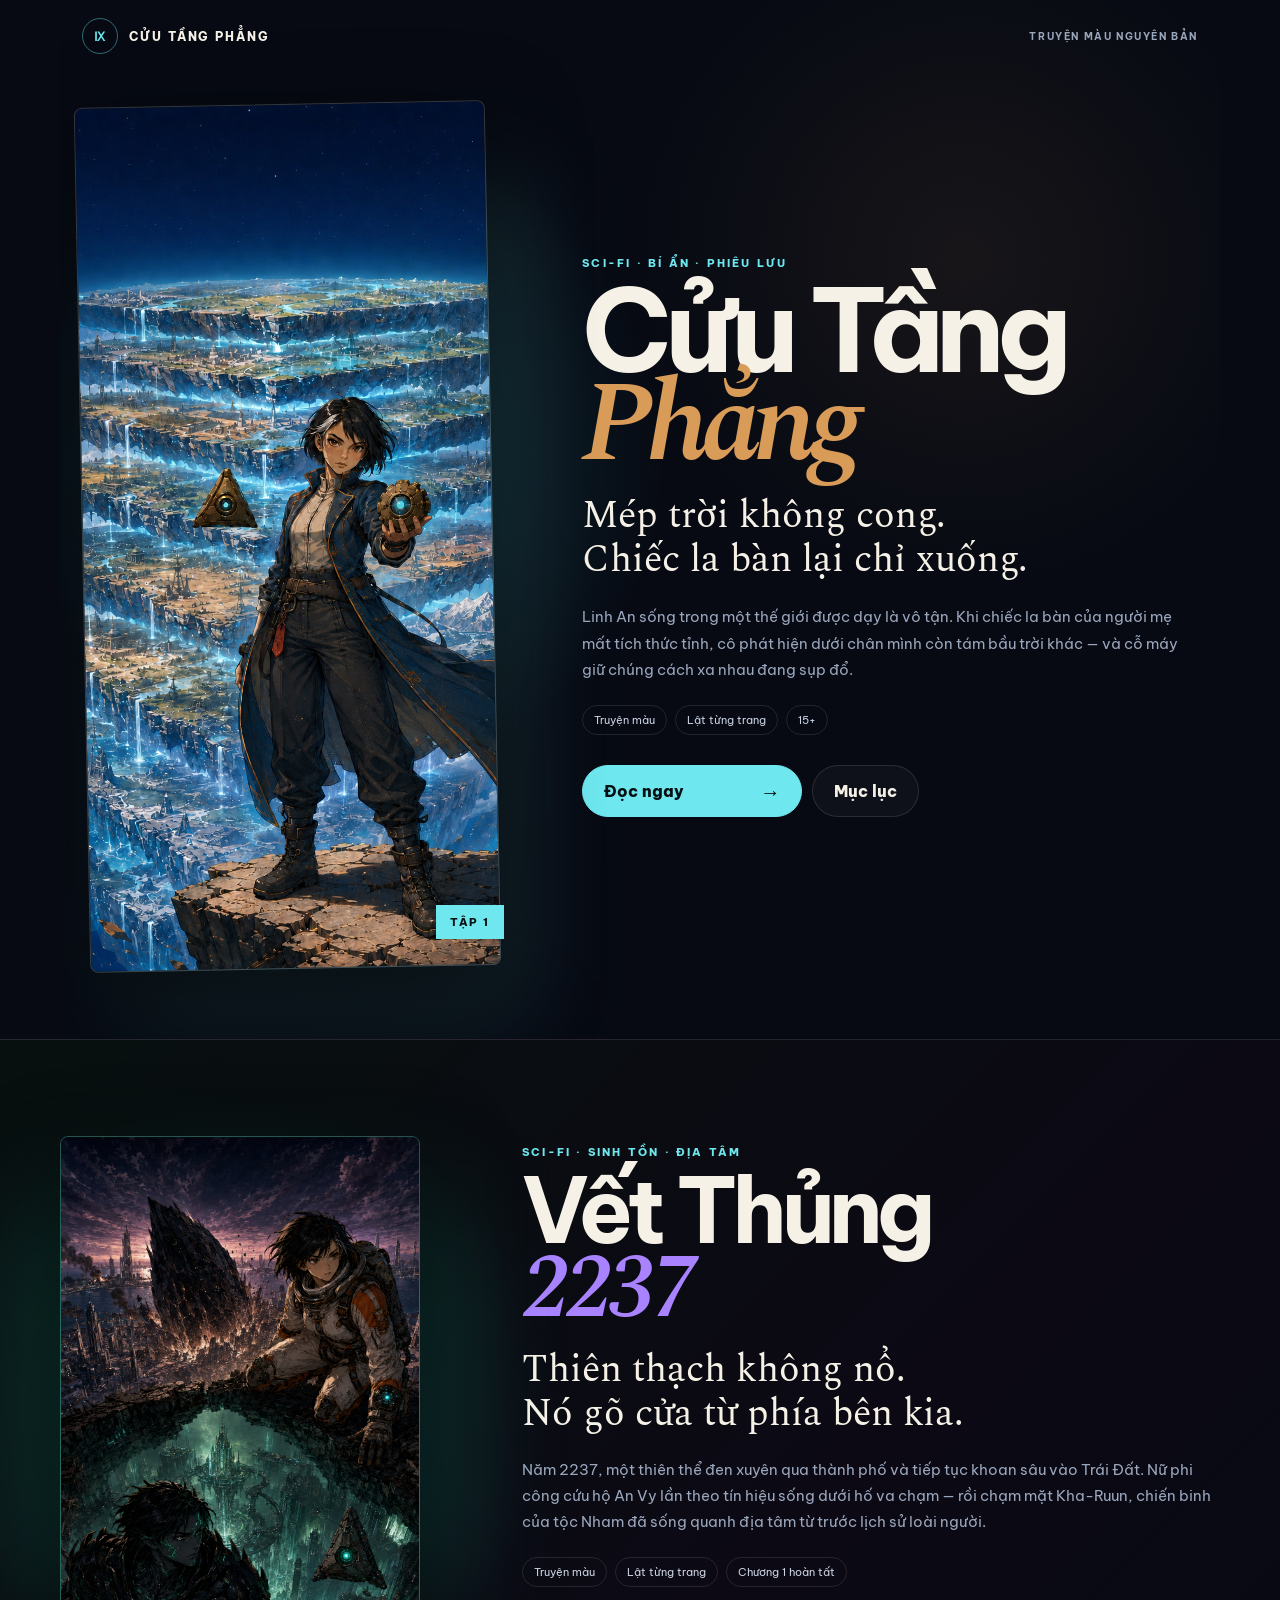
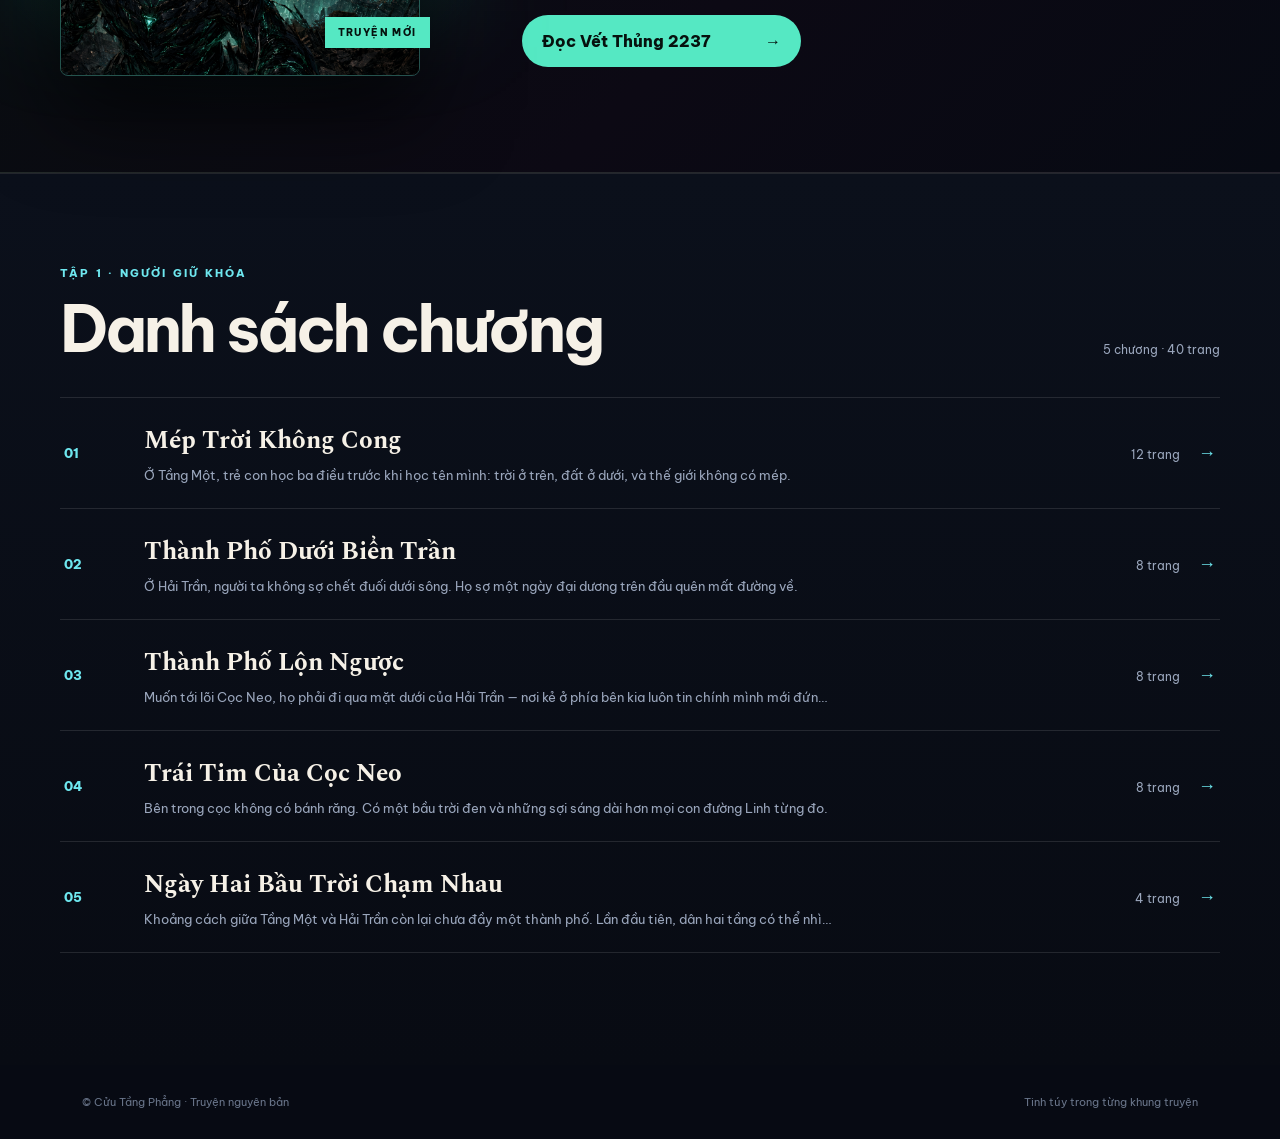
==== index.html @ 91a3e610 "Hoàn thiện và phát hành trang 39-40" ====
<!doctype html>
<html lang="vi">
<head>
  <meta charset="utf-8">
  <meta name="viewport" content="width=device-width, initial-scale=1, viewport-fit=cover">
  <meta name="theme-color" content="#070a13">
  <meta name="description" content="Đọc Cửu Tầng Phẳng — truyện tranh khoa học viễn tưởng màu về một thế giới gồm chín mặt phẳng chồng lên nhau.">
  <meta property="og:title" content="Cửu Tầng Phẳng — Tập 1">
  <meta property="og:description" content="Mép trời không cong. Chiếc la bàn lại chỉ xuống.">
  <meta property="og:image" content="cuu-tang-phang/assets/cover-webtoon.jpg">
  <title>Cửu Tầng Phẳng — Đọc truyện online</title>
  <link rel="preconnect" href="https://fonts.googleapis.com">
  <link rel="preconnect" href="https://fonts.gstatic.com" crossorigin>
  <link href="https://fonts.googleapis.com/css2?family=Be+Vietnam+Pro:wght@400;500;600;700;800&family=Spectral:ital,wght@0,600;1,600&display=swap" rel="stylesheet">
  <link rel="stylesheet" href="styles.css?v=reader-20260811-1">
</head>
<body>
  <header class="site-header">
    <a class="brand" href="#top" aria-label="Cửu Tầng Phẳng">
      <span class="brand-mark">Ⅸ</span>
      <span>CỬU TẦNG PHẲNG</span>
    </a>
    <span class="release-pill">TRUYỆN MÀU NGUYÊN BẢN</span>
  </header>

  <main id="top">
    <section class="series-hero" aria-labelledby="storyTitle">
      <div class="hero-atmosphere"></div>
      <div class="cover-frame">
        <img class="cover" src="cuu-tang-phang/assets/cover-webtoon.jpg" onerror="this.src='cuu-tang-phang/assets/cover.jpg'" alt="Bìa truyện Cửu Tầng Phẳng">
        <span class="cover-volume">TẬP 1</span>
      </div>
      <div class="series-copy">
        <p class="eyebrow">SCI-FI · BÍ ẨN · PHIÊU LƯU</p>
        <h1 id="storyTitle">Cửu Tầng <em>Phẳng</em></h1>
        <p class="tagline">Mép trời không cong.<br>Chiếc la bàn lại chỉ xuống.</p>
        <p class="synopsis">Linh An sống trong một thế giới được dạy là vô tận. Khi chiếc la bàn của người mẹ mất tích thức tỉnh, cô phát hiện dưới chân mình còn tám bầu trời khác — và cỗ máy giữ chúng cách xa nhau đang sụp đổ.</p>
        <div class="series-meta" aria-label="Thông tin truyện">
          <span>Truyện màu</span><span>Lật từng trang</span><span>15+</span>
        </div>
        <div class="hero-actions">
          <button class="read-cta" id="readButton" type="button">
            <span id="readButtonLabel">Đọc ngay</span><b aria-hidden="true">→</b>
          </button>
          <button class="quiet-button" id="chaptersButton" type="button">Mục lục</button>
        </div>
      </div>
    </section>

    <section class="new-series" aria-labelledby="newSeriesTitle">
      <div class="new-series-art">
        <img src="vet-thung-2237/assets/cover.png" onerror="this.src='vet-thung-2237/assets/pages/page-01.webp'" alt="Bìa truyện Vết Thủng 2237">
        <span>TRUYỆN MỚI</span>
      </div>
      <div class="new-series-copy">
        <p class="eyebrow">SCI-FI · SINH TỒN · ĐỊA TÂM</p>
        <h2 id="newSeriesTitle">Vết Thủng <em>2237</em></h2>
        <p class="new-series-tagline">Thiên thạch không nổ.<br>Nó gõ cửa từ phía bên kia.</p>
        <p>Năm 2237, một thiên thể đen xuyên qua thành phố và tiếp tục khoan sâu vào Trái Đất. Nữ phi công cứu hộ An Vy lần theo tín hiệu sống dưới hố va chạm — rồi chạm mặt Kha-Ruun, chiến binh của tộc Nham đã sống quanh địa tâm từ trước lịch sử loài người.</p>
        <div class="series-meta"><span>Truyện màu</span><span>Lật từng trang</span><span>Chương 1 hoàn tất</span></div>
        <a class="new-series-cta" href="vet-thung-2237/">Đọc Vết Thủng 2237 <b>→</b></a>
      </div>
    </section>

    <section class="episode-section" id="episodes" aria-labelledby="episodesTitle">
      <div class="section-heading">
        <div><p class="eyebrow">TẬP 1 · NGƯỜI GIỮ KHÓA</p><h2 id="episodesTitle">Danh sách chương</h2></div>
        <p id="releaseStatus">Đang phát hành</p>
      </div>
      <div class="episode-list" id="episodeList"></div>
    </section>
  </main>

  <footer class="site-footer">
    <span>© Cửu Tầng Phẳng · Truyện nguyên bản</span>
    <span>Tinh túy trong từng khung truyện</span>
  </footer>

  <section class="reader-overlay" id="readerOverlay" hidden aria-label="Trình đọc Cửu Tầng Phẳng">
    <div class="reader-progress-track" aria-hidden="true"><span id="readerProgressBar"></span></div>

    <div class="reader-viewport" id="readerViewport" tabindex="0">
      <article class="comic" id="comic" aria-live="polite"></article>
      <div class="chapter-end" id="chapterEnd" hidden>
        <span>ĐÃ ĐỌC ĐẾN TRANG MỚI NHẤT</span>
        <strong>Hẹn gặp lại ở trang tiếp theo.</strong>
        <button id="backToSeries" type="button">Về trang truyện</button>
      </div>
    </div>

    <nav class="reader-bottom" id="readerBottom" aria-label="Điều khiển trình đọc">
      <button class="reader-control reader-exit" id="exitReader" type="button" aria-label="Thoát trình đọc" title="Thoát">←</button>
      <button class="reader-control" id="prevPage" type="button" aria-label="Trang trước" title="Trang trước">‹</button>
      <span class="reader-status">
        <strong id="pageCounter" aria-live="polite">Trang 1 / 1</strong>
        <small id="readerChapterTitle">Chương 1</small>
      </span>
      <button class="reader-control" id="nextPage" type="button" aria-label="Trang sau" title="Trang sau">›</button>
      <button class="reader-control reader-menu" id="readerContents" type="button" aria-label="Mở mục lục" title="Mục lục">☰</button>
    </nav>

    <aside class="reader-drawer" id="readerDrawer" aria-hidden="true" aria-label="Mục lục">
      <div class="drawer-heading"><div><span>TẬP 1</span><strong>Người giữ khóa</strong></div><button id="closeDrawer" type="button" aria-label="Đóng mục lục">×</button></div>
      <div id="drawerChapters" class="drawer-chapters"></div>
    </aside>
    <button class="reader-scrim" id="readerScrim" type="button" hidden aria-label="Đóng mục lục"></button>
  </section>

  <script src="story-data.js?v=story-40"></script>
  <script src="app.js?v=reader-20260811-1"></script>
</body>
</html>
---- styles.css ----
:root {
  color-scheme: dark;
  --bg: #070a13;
  --ink: #f6f1e7;
  --muted: #9aa6bc;
  --cyan: #6ee7ef;
  --copper: #d89b58;
  --line: rgba(255,255,255,.11);
  --max: 1160px;
}

* { box-sizing: border-box; }
html { scroll-behavior: smooth; }
body { margin: 0; color: var(--ink); background: var(--bg); font-family: "Be Vietnam Pro", sans-serif; }
body.reader-open { overflow: hidden; }
button, a { color: inherit; font: inherit; }
button { cursor: pointer; }
a { text-decoration: none; }

.site-header { position: absolute; inset: 0 0 auto; z-index: 5; display: flex; align-items: center; justify-content: space-between; height: 72px; max-width: var(--max); margin: auto; padding: 0 22px; }
.brand { display: flex; align-items: center; gap: 11px; font-size: 12px; font-weight: 800; letter-spacing: .16em; }
.brand-mark { display: grid; place-items: center; width: 36px; height: 36px; color: var(--cyan); border: 1px solid rgba(110,231,239,.42); border-radius: 50%; }
.release-pill { color: var(--muted); font-size: 10px; font-weight: 700; letter-spacing: .16em; }

.series-hero { position: relative; display: grid; grid-template-columns: minmax(300px,.8fr) minmax(390px,1.2fr); align-items: center; gap: clamp(34px,7vw,96px); min-height: 100svh; max-width: var(--max); margin: auto; padding: 104px 22px 70px; overflow: hidden; }
.hero-atmosphere { position: absolute; inset: 0; z-index: -1; background: radial-gradient(circle at 24% 44%, rgba(59,211,222,.18), transparent 31%), radial-gradient(circle at 78% 25%, rgba(216,155,88,.08), transparent 28%); }
.cover-frame { position: relative; width: min(100%,420px); justify-self: center; }
.cover-frame::before { content: ""; position: absolute; inset: 9% -7% -5% 8%; z-index: -1; background: rgba(110,231,239,.17); filter: blur(48px); }
.cover { display: block; width: 100%; aspect-ratio: 864/1821; object-fit: cover; border: 1px solid rgba(255,255,255,.18); border-radius: 8px; box-shadow: 0 34px 90px rgba(0,0,0,.7); transform: rotate(-1.1deg); }
.cover-volume { position: absolute; right: -11px; bottom: 30px; padding: 10px 14px; color: #061013; background: var(--cyan); font-size: 11px; font-weight: 800; letter-spacing: .13em; }
.eyebrow { margin: 0; color: var(--cyan); font-size: 11px; font-weight: 800; letter-spacing: .2em; }
.series-copy h1 { max-width: 760px; margin: 13px 0 22px; font-size: clamp(68px,9vw,130px); line-height: .82; letter-spacing: -.07em; }
.series-copy h1 em { display: block; color: var(--copper); font-family: Spectral, serif; font-weight: 600; }
.tagline { margin: 0 0 22px; font-family: Spectral, serif; font-size: clamp(25px,3vw,40px); line-height: 1.15; }
.synopsis { max-width: 680px; color: var(--muted); font-size: 15px; line-height: 1.75; }
.series-meta { display: flex; flex-wrap: wrap; gap: 8px; margin-top: 22px; }
.series-meta span { padding: 7px 11px; color: #cbd4e4; border: 1px solid var(--line); border-radius: 999px; font-size: 11px; }
.hero-actions { display: flex; flex-wrap: wrap; gap: 10px; margin-top: 30px; }
.read-cta, .quiet-button { min-height: 52px; padding: 0 21px; border-radius: 999px; font-weight: 800; }
.read-cta { display: flex; align-items: center; justify-content: space-between; gap: 54px; min-width: 220px; color: #061013; background: var(--cyan); border: 1px solid var(--cyan); }
.read-cta b { font-size: 20px; }
.quiet-button { background: rgba(255,255,255,.03); border: 1px solid var(--line); }
.read-cta:hover { filter: brightness(1.08); }
.quiet-button:hover { border-color: rgba(110,231,239,.55); }

.new-series { display: grid; grid-template-columns: minmax(250px,.68fr) minmax(360px,1.32fr); align-items: center; gap: clamp(36px,8vw,108px); padding: 96px max(22px,calc((100vw - var(--max))/2)); background: radial-gradient(circle at 19% 50%,rgba(29,215,178,.13),transparent 28%),linear-gradient(135deg,#08100f,#0c0914 64%,#070a13); border-block: 1px solid var(--line); }
.new-series-art { position: relative; width: min(100%,360px); justify-self: center; }
.new-series-art::before { content:""; position:absolute; inset:12% -10%; z-index:0; background:rgba(34,220,188,.17); filter:blur(54px); }
.new-series-art img { position:relative; z-index:1; display:block; width:100%; aspect-ratio:2/3; object-fit:cover; border:1px solid rgba(99,242,210,.3); border-radius:8px; box-shadow:0 34px 90px rgba(0,0,0,.72); }
.new-series-art span { position:absolute; right:-10px; bottom:28px; z-index:2; padding:9px 13px; color:#05110e; background:#55e8c3; font-size:10px; font-weight:800; letter-spacing:.14em; }
.new-series-copy h2 { margin:12px 0 20px; font-size:clamp(55px,7vw,104px); line-height:.88; letter-spacing:-.065em; }
.new-series-copy h2 em { display:block; color:#a983ff; font-family:Spectral,serif; font-weight:600; }
.new-series-copy > p:not(.eyebrow,.new-series-tagline) { max-width:690px; color:var(--muted); font-size:15px; line-height:1.75; }
.new-series-tagline { margin:0 0 20px; font-family:Spectral,serif; font-size:clamp(24px,3vw,38px); line-height:1.16; }
.new-series-cta { display:inline-flex; align-items:center; justify-content:space-between; gap:54px; min-width:245px; min-height:52px; margin-top:28px; padding:0 20px; color:#06110e; background:#55e8c3; border-radius:999px; font-weight:800; }
.new-series-cta:hover { filter:brightness(1.08); }

.episode-section { padding: 92px max(22px,calc((100vw - var(--max))/2)) 112px; background: linear-gradient(180deg,#0b101b,#080b13); border-top: 1px solid var(--line); }
.section-heading { display: flex; align-items: end; justify-content: space-between; gap: 20px; margin-bottom: 28px; }
.section-heading h2 { margin: 8px 0 0; font-size: clamp(36px,5vw,64px); letter-spacing: -.05em; }
.section-heading > p { color: var(--muted); font-size: 12px; }
.episode-list { display: grid; border-top: 1px solid var(--line); }
.episode-row { display: grid; grid-template-columns: 60px 1fr auto; align-items: center; gap: 20px; width: 100%; padding: 24px 4px; text-align: left; background: transparent; border: 0; border-bottom: 1px solid var(--line); }
.episode-row:hover { background: rgba(255,255,255,.025); }
.episode-number { color: var(--cyan); font-size: 13px; font-weight: 800; }
.episode-copy { display: grid; gap: 7px; }
.episode-copy strong { font-family: Spectral,serif; font-size: 25px; }
.episode-copy small { max-width: 690px; overflow: hidden; color: var(--muted); white-space: nowrap; text-overflow: ellipsis; }
.episode-pages { color: var(--muted); font-size: 12px; }
.episode-pages b { margin-left: 15px; color: var(--cyan); font-size: 18px; }
.site-footer { display: flex; justify-content: space-between; gap: 20px; max-width: var(--max); margin: auto; padding: 30px 22px; color: #69758a; font-size: 11px; }

.reader-overlay { position: fixed; inset: 0; z-index: 100; width: 100%; height: 100dvh; color: #fff; background: #020305; overscroll-behavior: none; }
.reader-overlay[hidden] { display: none; }
.reader-progress-track { position: fixed; inset: 0 0 auto; z-index: 105; height: 3px; background: rgba(255,255,255,.08); }
.reader-progress-track span { display: block; width: 0; height: 100%; background: var(--cyan); transition: width .2s ease; }
.reader-viewport { display: grid; grid-template-rows: minmax(0,1fr); place-items: center; width: 100%; height: 100dvh; min-height: 0; padding: 4px 64px calc(82px + env(safe-area-inset-bottom)); overflow: hidden; outline: none; overscroll-behavior: none; touch-action: pan-y; user-select: none; }
.comic { display: grid; grid-template-rows: minmax(0,1fr); place-items: center; width: 100%; height: 100%; min-height: 0; margin: 0 auto; overflow: hidden; background: #020305; }
.comic-page { position: relative; display: none; place-items: center; width: 100%; height: 100%; min-height: 0; margin: 0; overflow: hidden; background: #05070b; }
.reader-overlay[data-mode="paged"] .comic-page.active-page { display: grid; place-items: center; }
.page-art { display: block; width: auto; max-width: 100%; height: auto; max-height: calc(100dvh - 90px - env(safe-area-inset-bottom)); min-height: 0; object-fit: contain; background: #05070b; box-shadow: 0 18px 70px rgba(0,0,0,.45); }
.reader-bottom { position: fixed; left: 50%; bottom: max(10px,env(safe-area-inset-bottom)); z-index: 104; display: grid; grid-template-columns: 44px 44px minmax(116px,1fr) 44px 44px; align-items: center; gap: 5px; width: min(440px,calc(100vw - 24px)); padding: 6px; background: rgba(11,15,22,.82); border: 1px solid rgba(255,255,255,.13); border-radius: 20px; box-shadow: 0 14px 50px rgba(0,0,0,.42); transform: translateX(-50%); backdrop-filter: blur(18px) saturate(1.2); transition: width .22s ease,background .22s ease,border-color .22s ease; }
.reader-bottom[hidden] { display: none; }
.reader-control { display: grid; place-items: center; width: 44px; height: 44px; padding: 0; color: #f1f5fb; background: rgba(255,255,255,.055); border: 1px solid rgba(255,255,255,.09); border-radius: 14px; font-size: 24px; line-height: 1; transition: background .16s ease,border-color .16s ease,opacity .16s ease; }
.reader-control:hover { background: rgba(110,231,239,.12); border-color: rgba(110,231,239,.38); }
.reader-control:disabled { cursor: default; opacity: .24; }
.reader-exit { font-size: 19px; }
.reader-menu { color: var(--cyan); font-size: 20px; }
.reader-status { display: grid; min-width: 0; text-align: center; pointer-events: none; }
.reader-status strong { color: #f4f7fb; font-size: 12px; font-weight: 800; white-space: nowrap; }
.reader-status small { margin-top: 3px; overflow: hidden; color: #8f9bad; font-size: 9px; white-space: nowrap; text-overflow: ellipsis; }
.controls-hidden .reader-bottom { grid-template-columns: 0 0 minmax(116px,1fr) 0 0; width: 148px; background: rgba(11,15,22,.62); border-color: rgba(255,255,255,.08); }
.controls-hidden .reader-control { width: 0; overflow: hidden; opacity: 0; pointer-events: none; border-width: 0; }
.chapter-end { width: min(100%,864px); margin: 0 auto; padding: 72px 20px calc(86px + env(safe-area-inset-bottom)); text-align: center; background: #070a10; }
.chapter-end span { display: block; color: var(--cyan); font-size: 9px; font-weight: 800; letter-spacing: .18em; }
.chapter-end strong { display: block; margin: 10px 0 24px; font-family: Spectral,serif; font-size: 28px; }
.chapter-end button { padding: 12px 18px; color: #061013; background: var(--cyan); border: 0; border-radius: 999px; font-weight: 800; }

.reader-drawer { position: fixed; inset: 0 0 0 auto; z-index: 108; width: min(410px,92vw); padding: max(24px,env(safe-area-inset-top)) 20px 28px; overflow: auto; background: #0b1019; border-left: 1px solid rgba(255,255,255,.12); transform: translateX(105%); transition: transform .24s ease; }
.reader-drawer.open { transform: none; }
.drawer-heading { display: flex; align-items: start; justify-content: space-between; gap: 20px; padding-bottom: 24px; border-bottom: 1px solid var(--line); }
.drawer-heading > div { display: grid; gap: 5px; }
.drawer-heading span { color: var(--cyan); font-size: 9px; font-weight: 800; letter-spacing: .18em; }
.drawer-heading strong { font-family: Spectral,serif; font-size: 28px; }
.drawer-heading button { width: 40px; height: 40px; color: #fff; background: transparent; border: 1px solid var(--line); border-radius: 50%; font-size: 23px; }
.drawer-chapters { display: grid; margin-top: 12px; }
.drawer-chapters button { display: grid; gap: 5px; padding: 18px 6px; color: #fff; text-align: left; background: transparent; border: 0; border-bottom: 1px solid var(--line); }
.drawer-chapters button span,.drawer-chapters button small { color: var(--muted); font-size: 9px; }
.drawer-chapters button strong { font-size: 15px; }
.reader-scrim { position: fixed; inset: 0; z-index: 107; width: 100%; height: 100%; background: rgba(0,0,0,.67); border: 0; backdrop-filter: blur(4px); }
.reader-scrim[hidden] { display: none; }

@media (max-width: 760px) {
  .site-header { height: 62px; }
  .release-pill { display: none; }
  .series-hero { grid-template-columns: 1fr; padding-top: 82px; text-align: center; }
  .cover-frame { width: min(75vw,350px); }
  .series-copy h1 { margin-inline: auto; font-size: clamp(64px,21vw,100px); }
  .synopsis { margin-inline: auto; }
  .series-meta,.hero-actions { justify-content: center; }
  .new-series { grid-template-columns:1fr; text-align:center; }
  .new-series-art { width:min(72vw,330px); }
  .new-series-copy > p { margin-inline:auto; }
  .new-series-copy .series-meta { justify-content:center; }
  .section-heading { align-items: start; flex-direction: column; }
  .episode-row { grid-template-columns: 40px 1fr; gap: 13px; }
  .episode-pages { display: none; }
  .episode-copy strong { font-size: 21px; }
  .site-footer { flex-direction: column; }
  .reader-viewport { padding: 3px 3px calc(76px + env(safe-area-inset-bottom)); }
  .page-art { max-height: calc(100dvh - 82px - env(safe-area-inset-bottom)); }
  .reader-bottom { bottom: max(8px,env(safe-area-inset-bottom)); grid-template-columns: 42px 42px minmax(94px,1fr) 42px 42px; gap: 3px; width: calc(100vw - 16px); padding: 5px; border-radius: 18px; }
  .reader-control { width: 42px; height: 42px; border-radius: 13px; }
}

@media (prefers-reduced-motion: reduce) {
  * { scroll-behavior: auto !important; transition: none !important; }
}
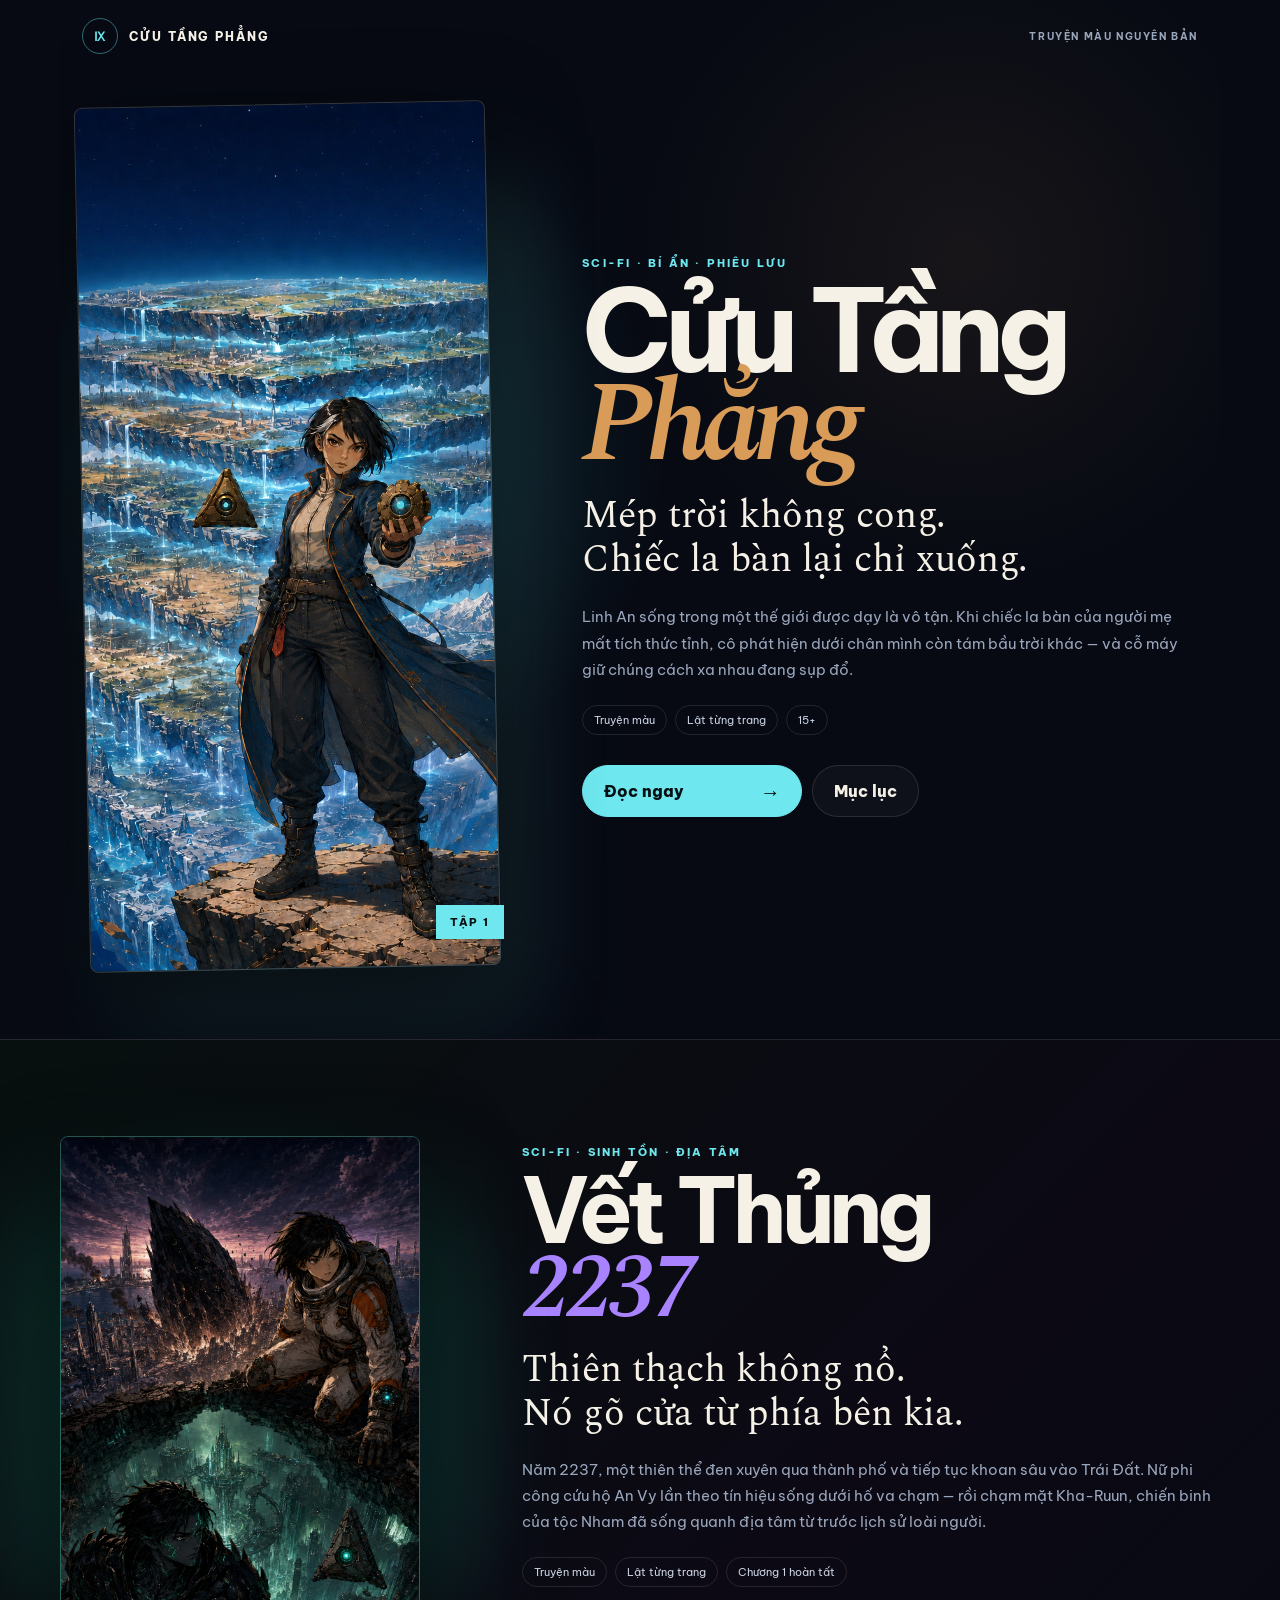
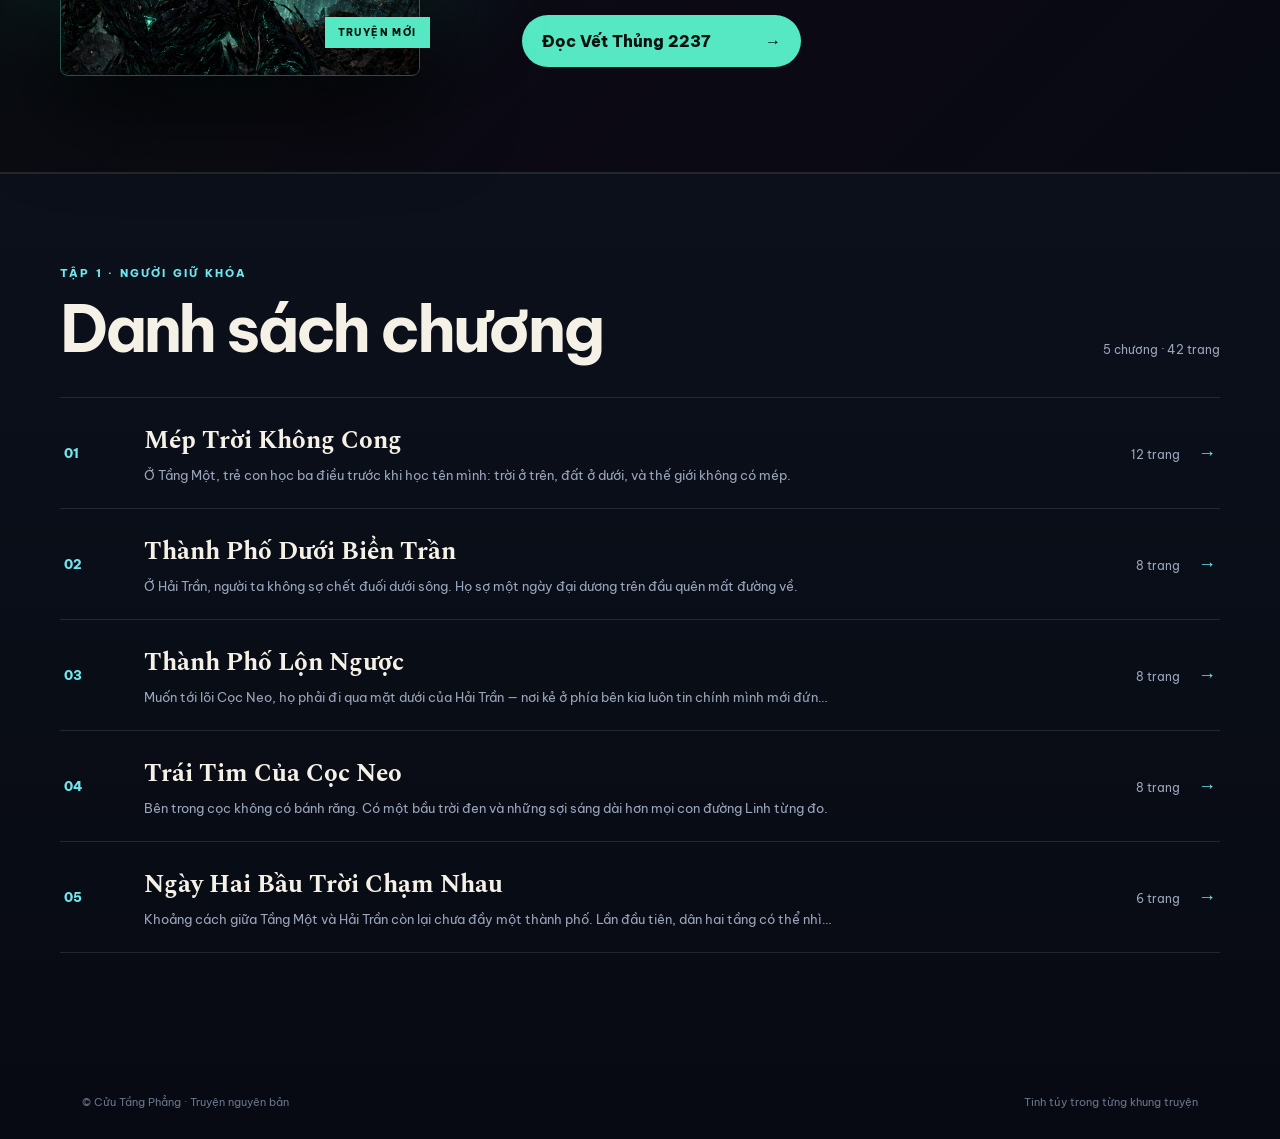
==== commit 8299fb00: "Hoàn thiện và phát hành trang 41-42" ====
--- a/index.html
+++ b/index.html
@@ -106,7 +106,7 @@
     <button class="reader-scrim" id="readerScrim" type="button" hidden aria-label="Đóng mục lục"></button>
   </section>
 
-  <script src="story-data.js?v=story-40"></script>
+  <script src="story-data.js?v=story-42"></script>
   <script src="app.js?v=reader-20260811-1"></script>
 </body>
 </html>
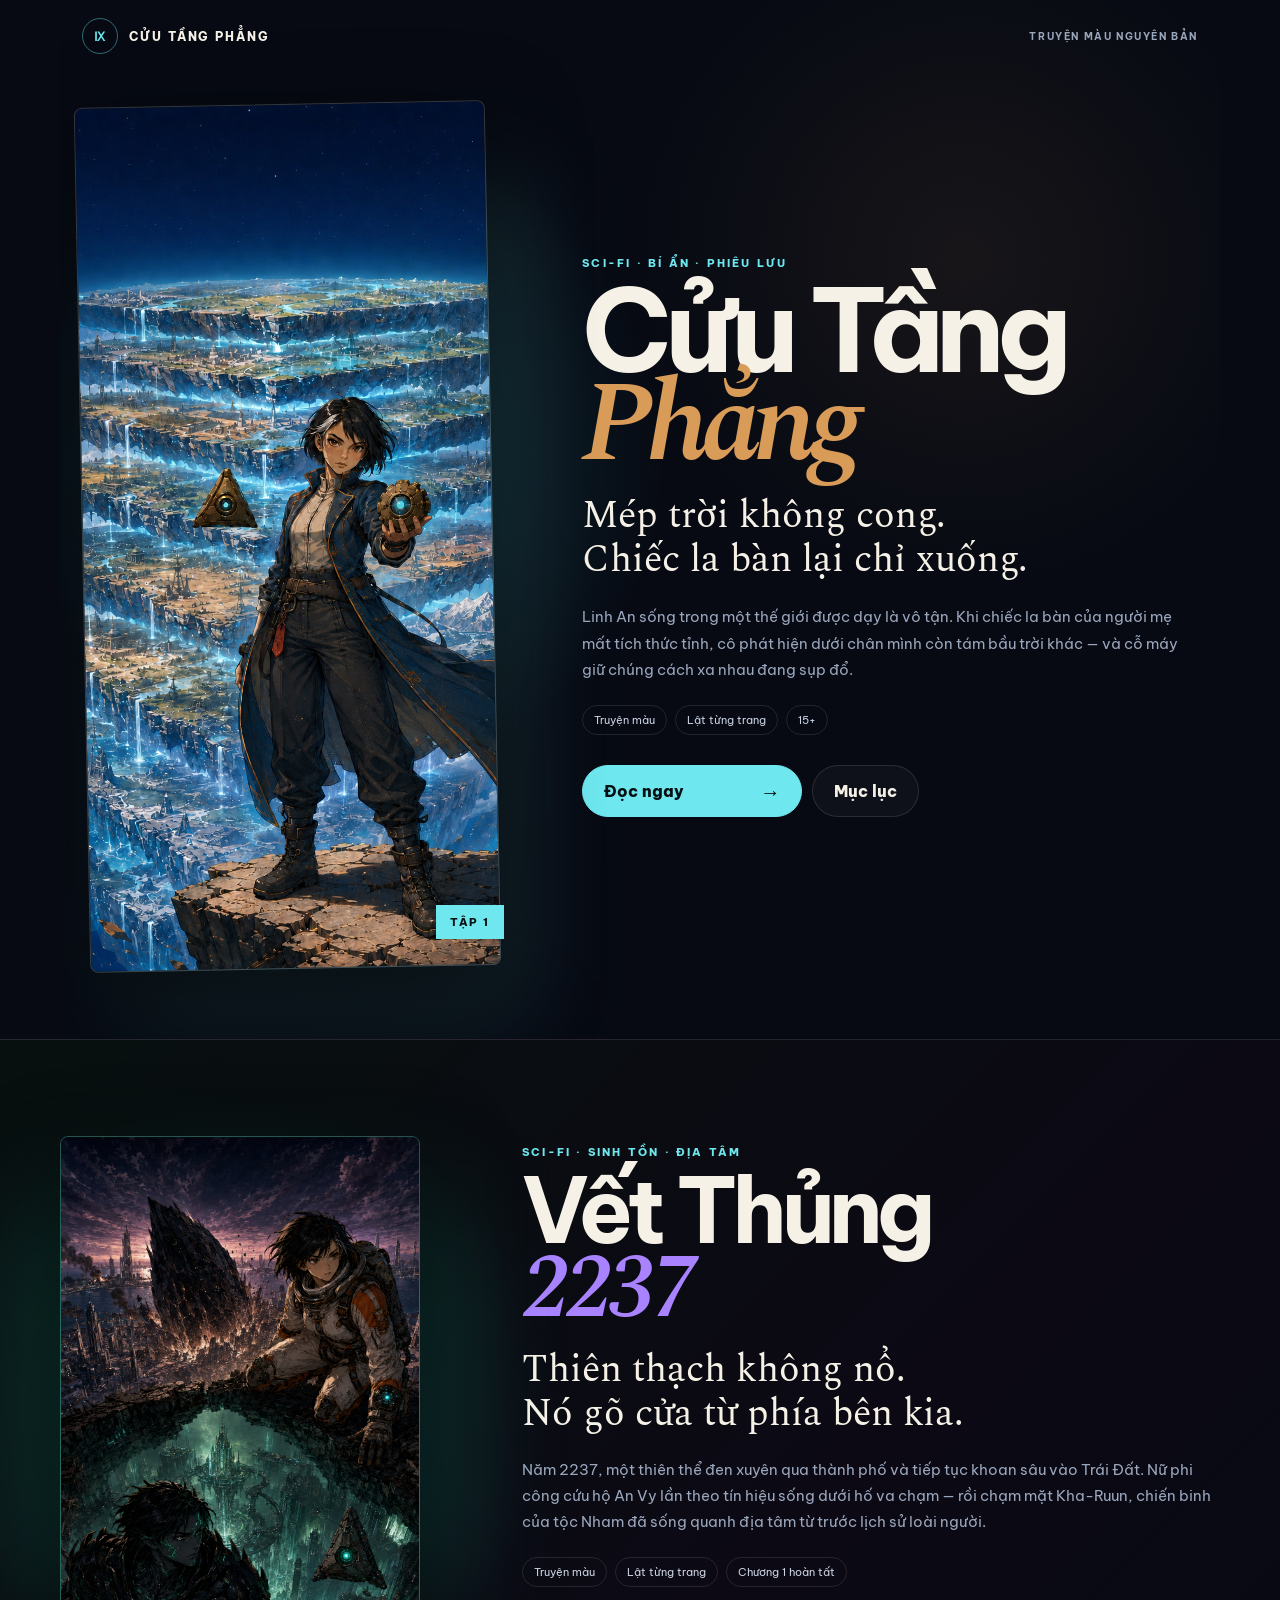
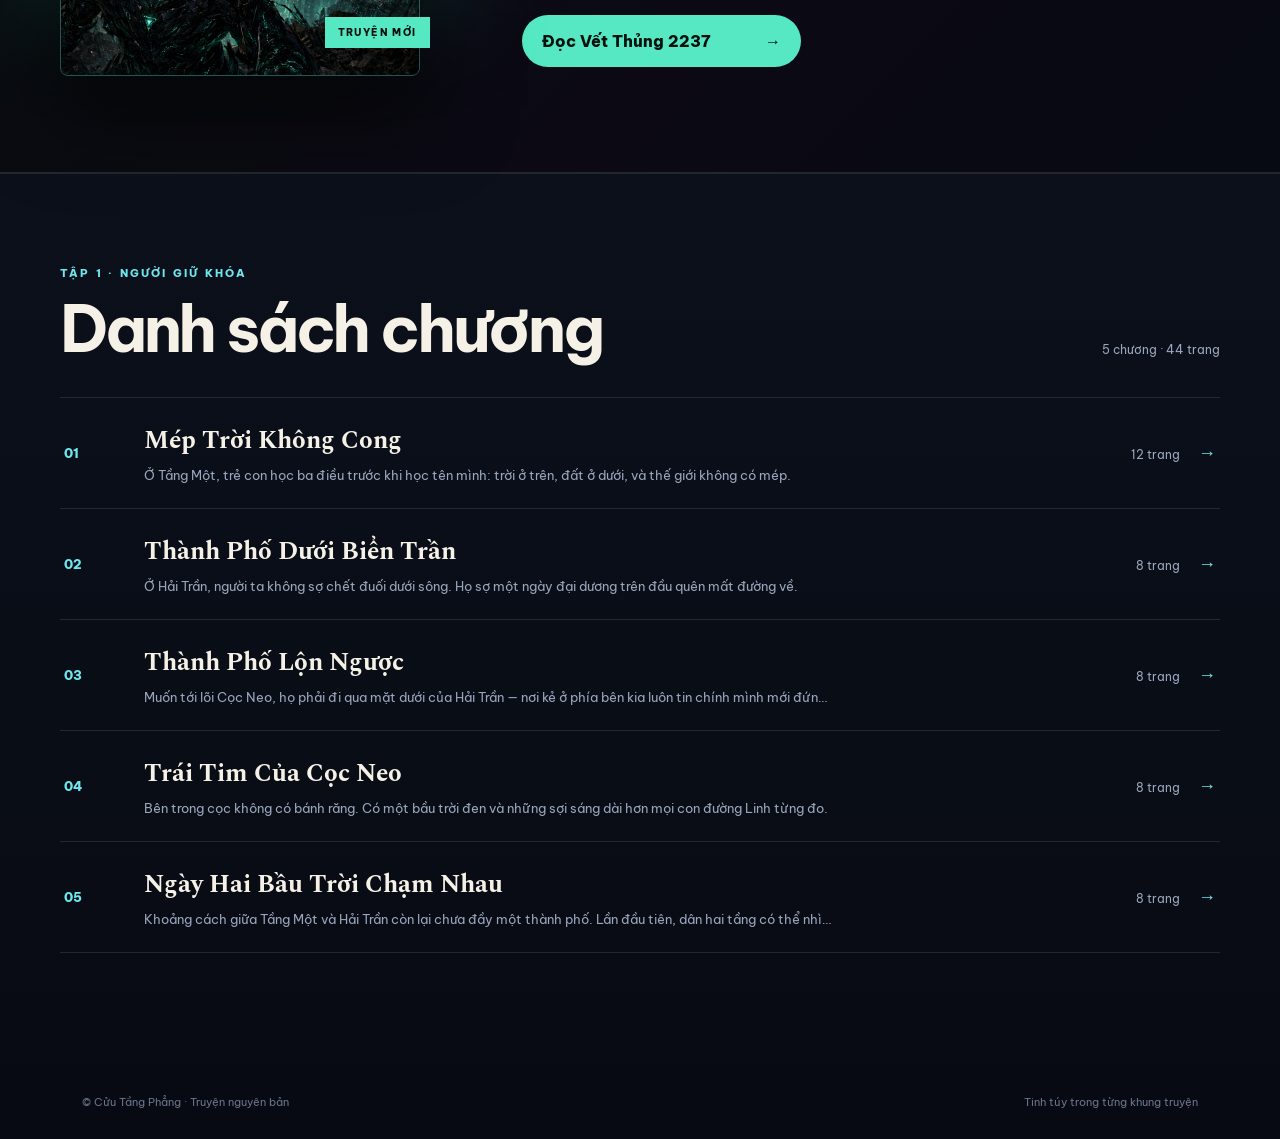
==== commit 237bff2e: "Khép Chương 5 và phát hành trang 43-44" ====
--- a/index.html
+++ b/index.html
@@ -106,7 +106,7 @@
     <button class="reader-scrim" id="readerScrim" type="button" hidden aria-label="Đóng mục lục"></button>
   </section>
 
-  <script src="story-data.js?v=story-42"></script>
+  <script src="story-data.js?v=story-44"></script>
   <script src="app.js?v=reader-20260811-1"></script>
 </body>
 </html>
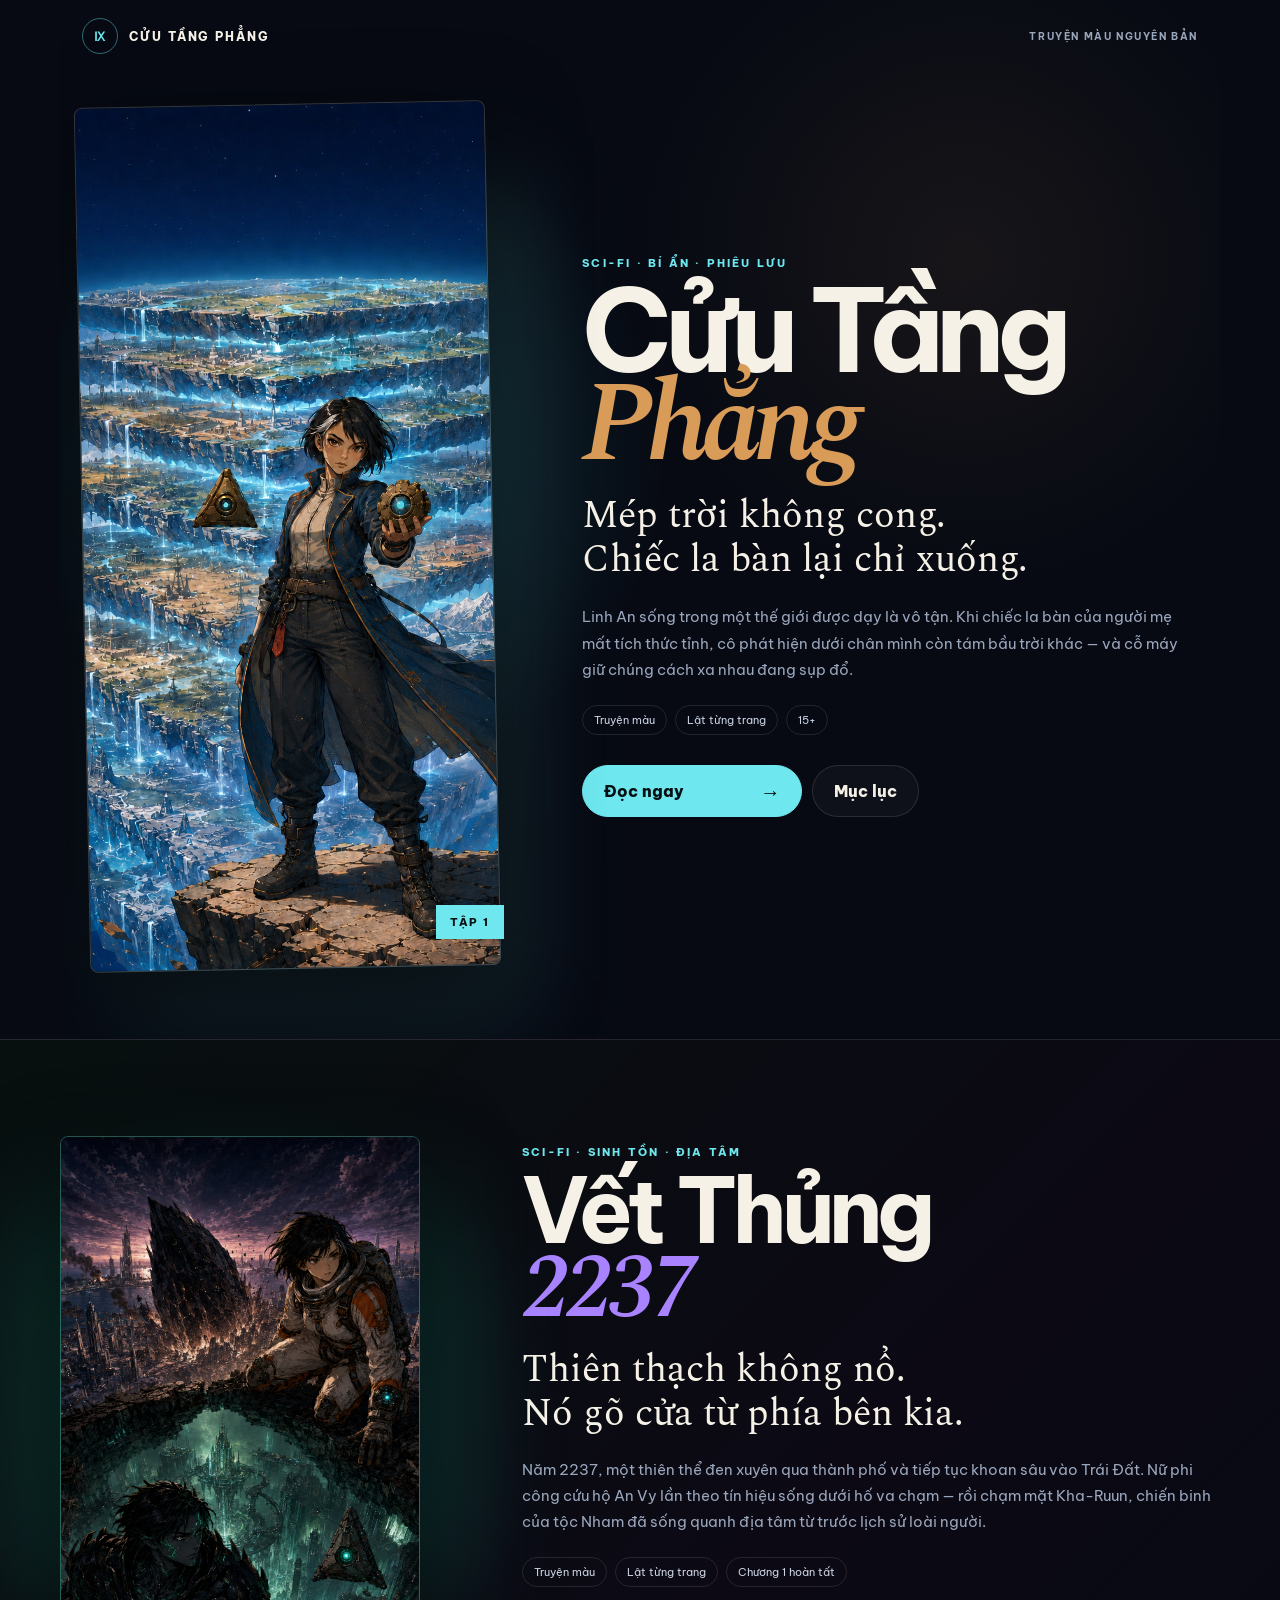
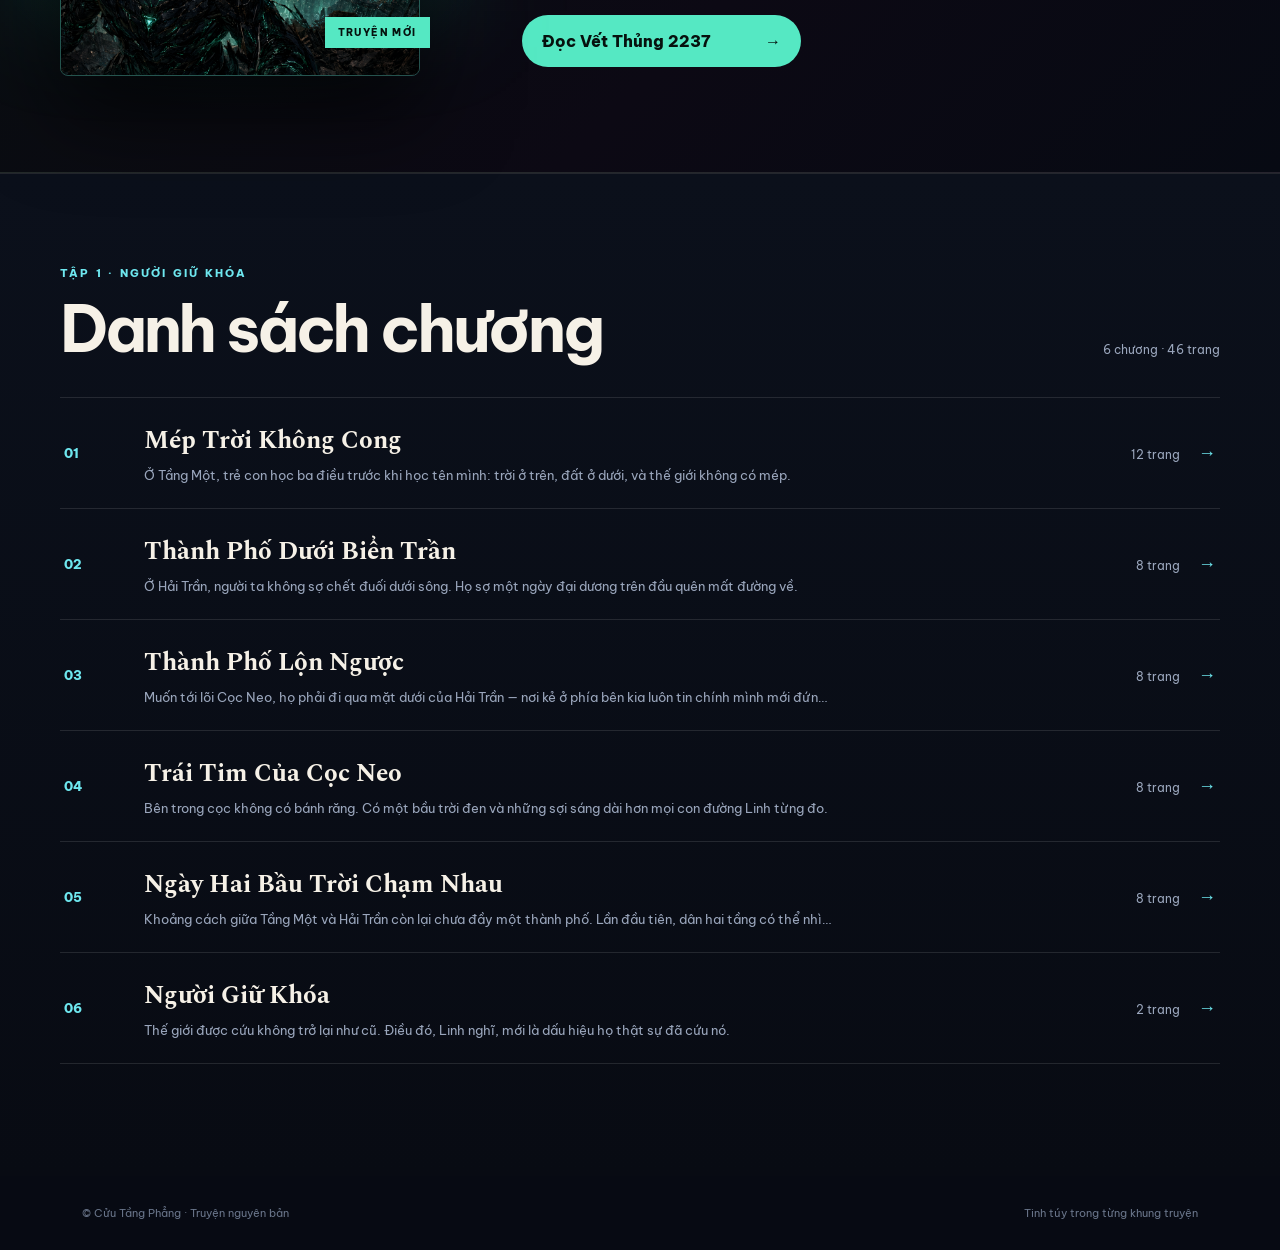
==== commit 35e017cc: "Mở Chương 6 và phát hành trang 45-46" ====
--- a/index.html
+++ b/index.html
@@ -106,7 +106,7 @@
     <button class="reader-scrim" id="readerScrim" type="button" hidden aria-label="Đóng mục lục"></button>
   </section>
 
-  <script src="story-data.js?v=story-44"></script>
+  <script src="story-data.js?v=story-46"></script>
   <script src="app.js?v=reader-20260811-1"></script>
 </body>
 </html>
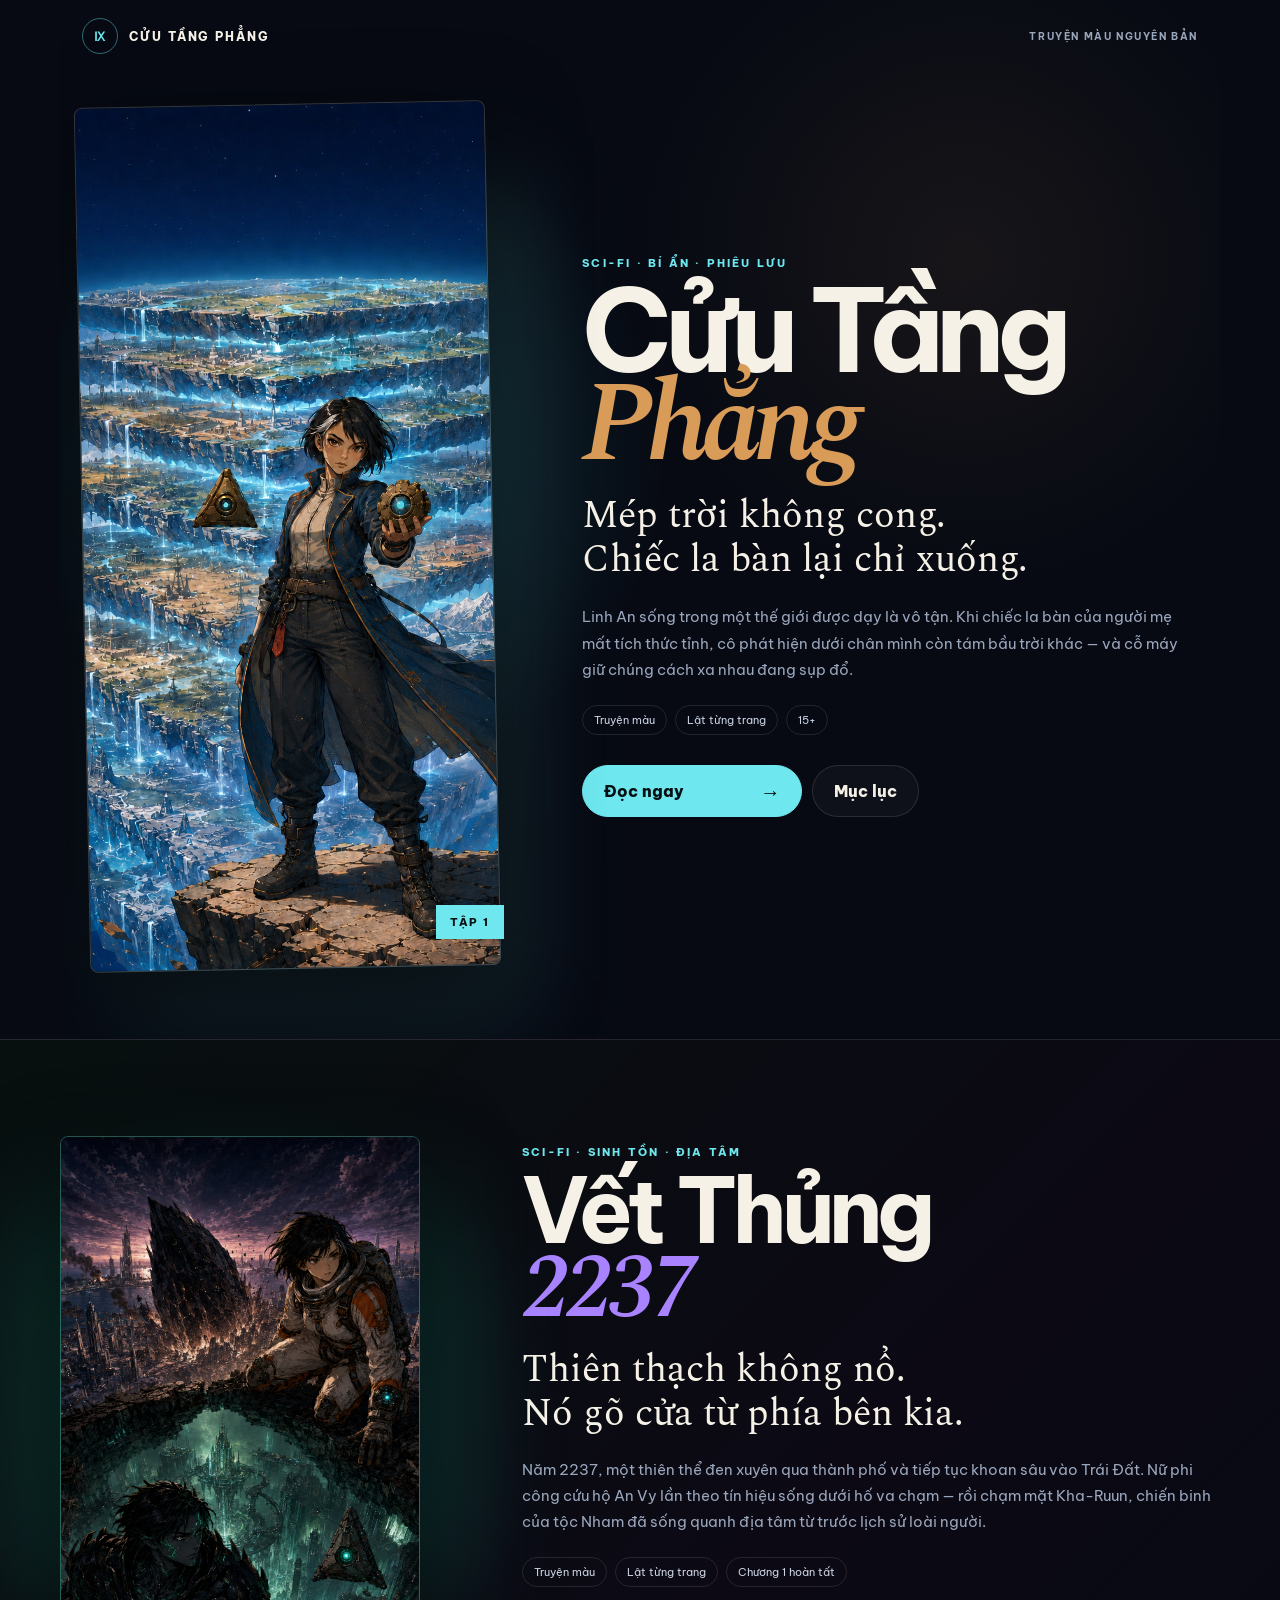
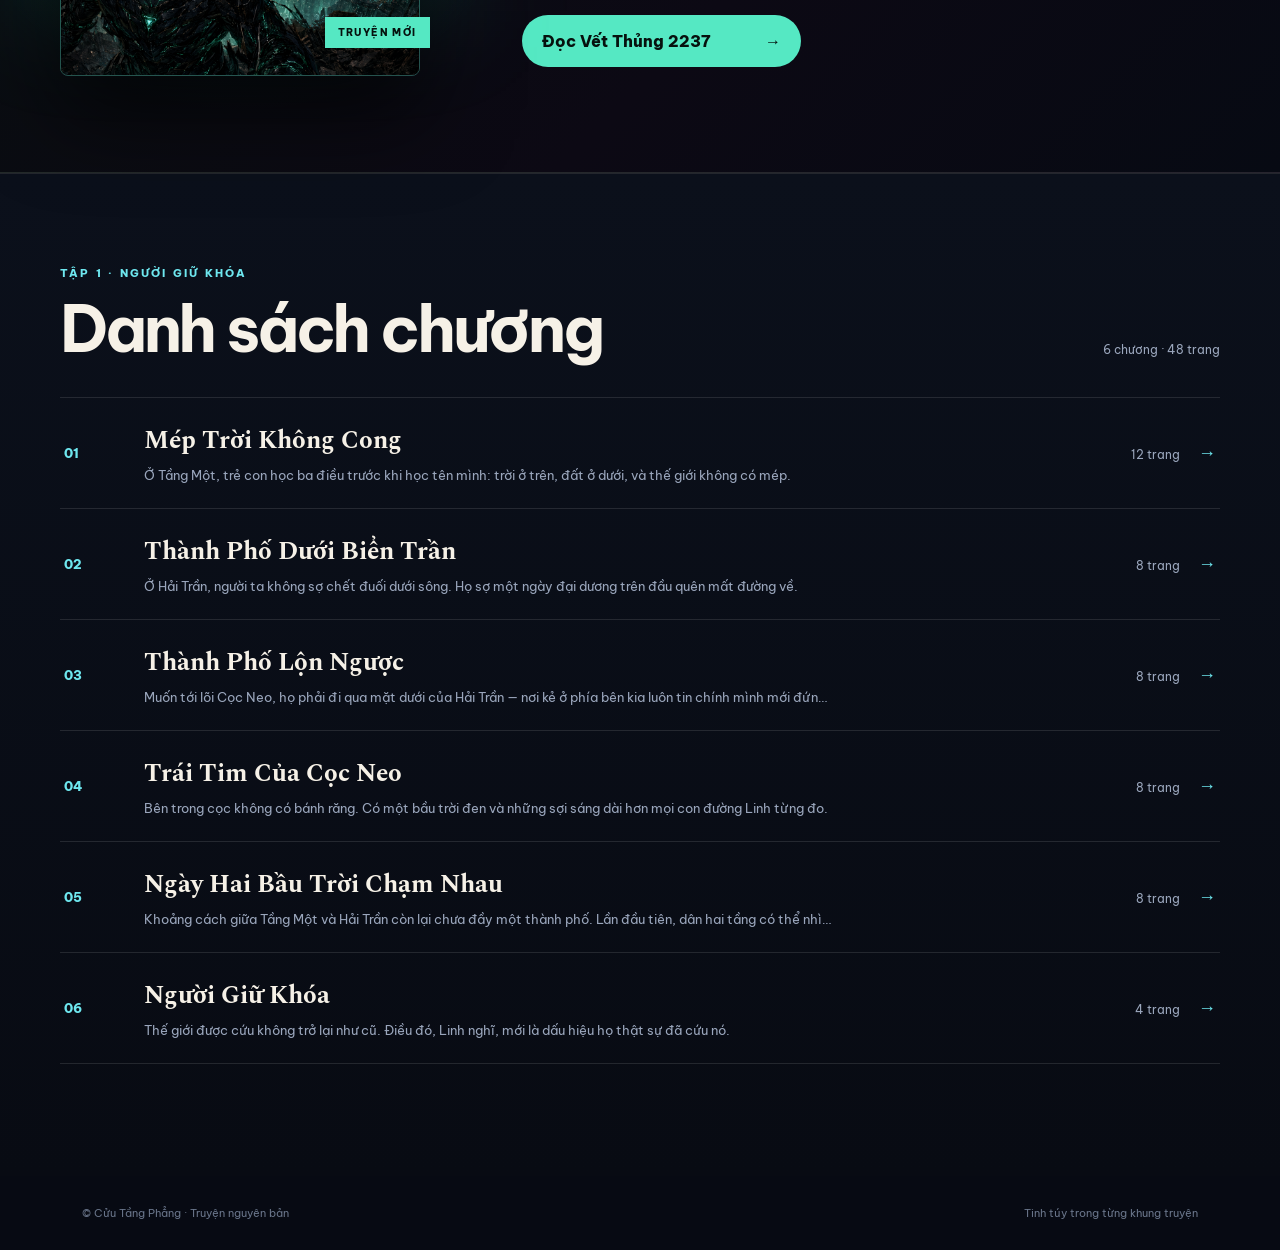
==== commit 010493e7: "Phát hành trang 47-48 của Chương 6" ====
--- a/index.html
+++ b/index.html
@@ -106,7 +106,7 @@
     <button class="reader-scrim" id="readerScrim" type="button" hidden aria-label="Đóng mục lục"></button>
   </section>
 
-  <script src="story-data.js?v=story-46"></script>
+  <script src="story-data.js?v=story-48"></script>
   <script src="app.js?v=reader-20260811-1"></script>
 </body>
 </html>
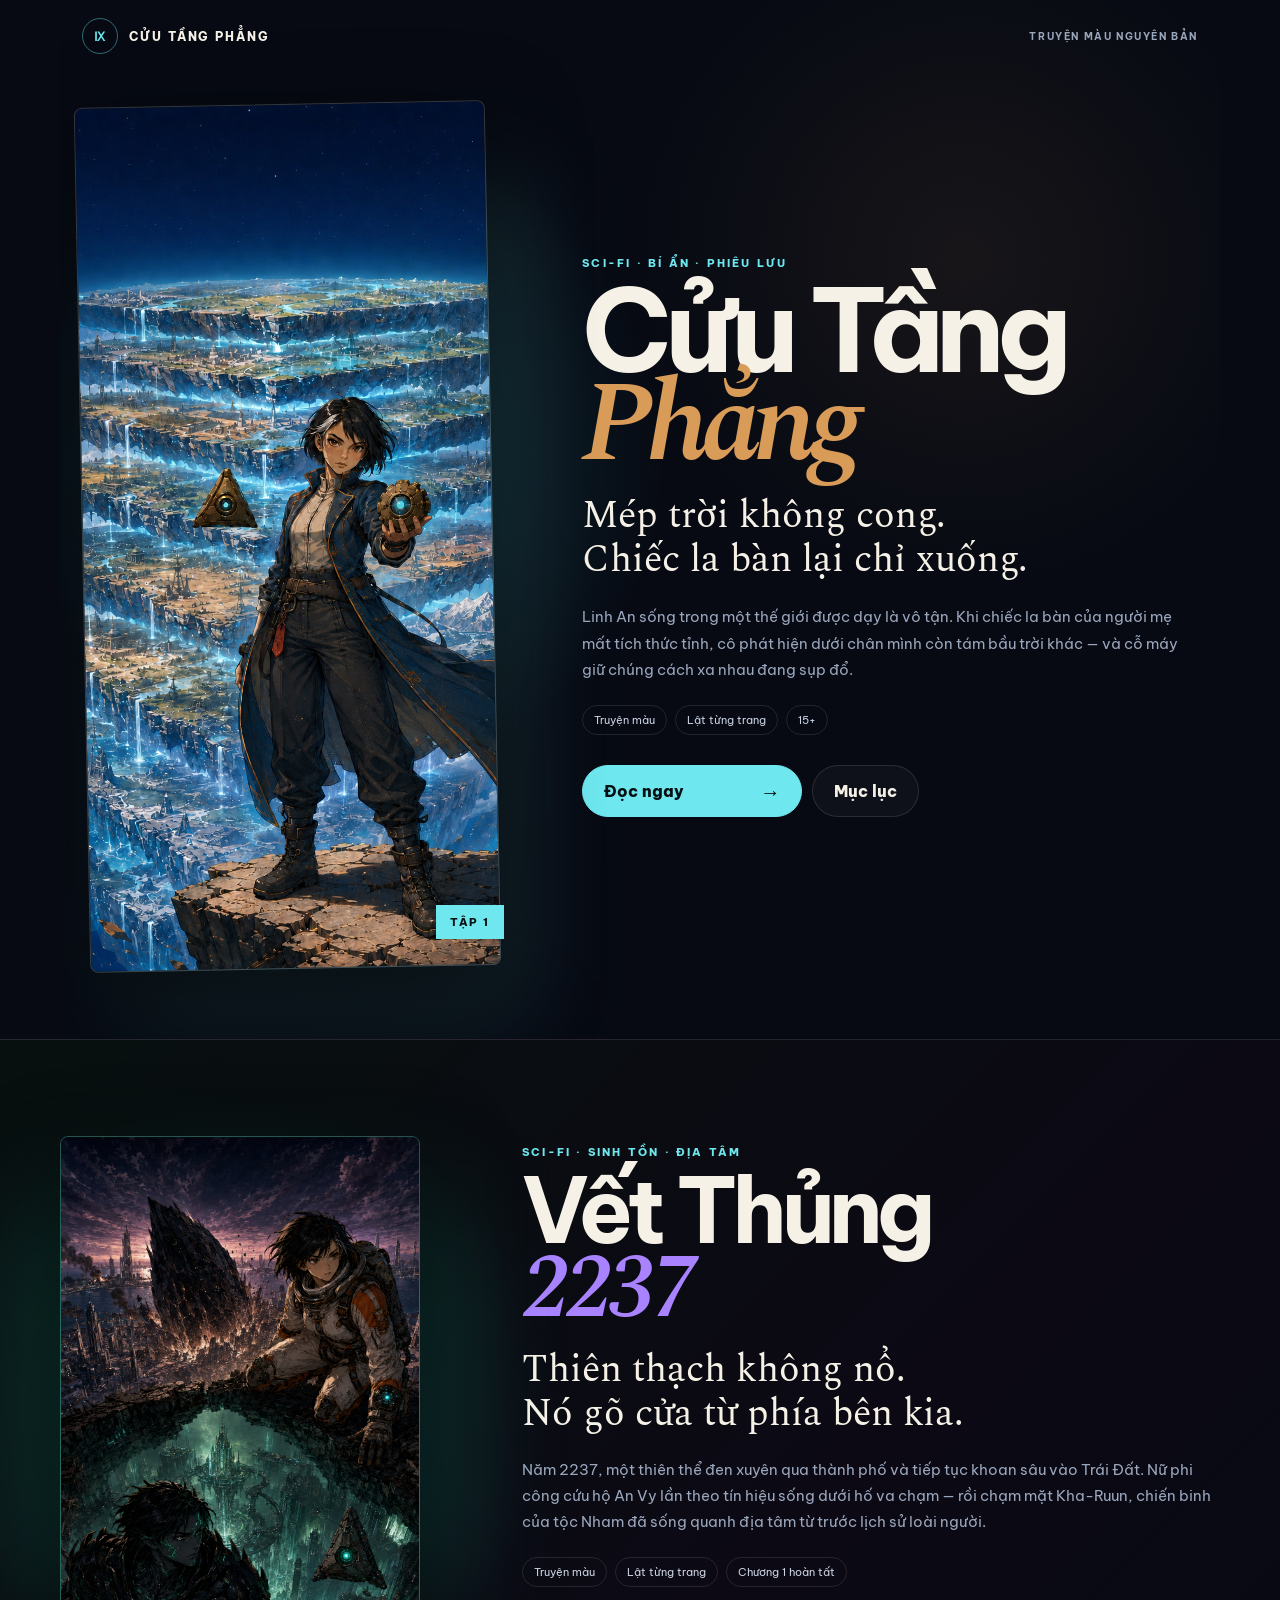
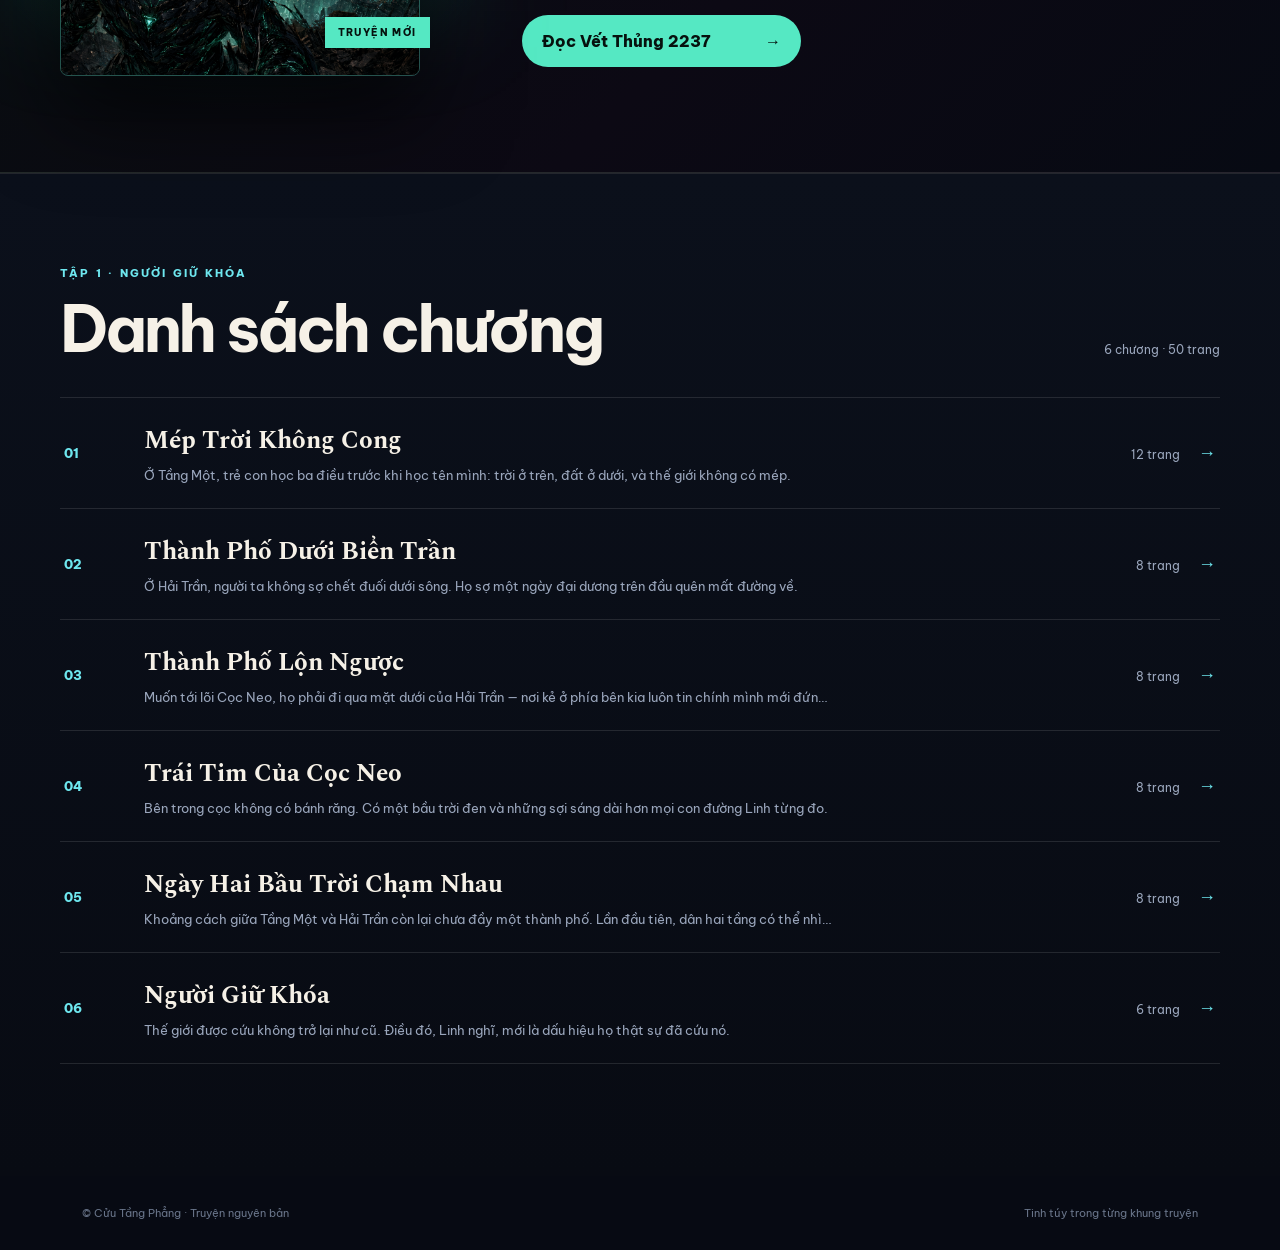
==== commit 67d85bac: "Phát hành trang 49-50 của Chương 6" ====
--- a/index.html
+++ b/index.html
@@ -106,7 +106,7 @@
     <button class="reader-scrim" id="readerScrim" type="button" hidden aria-label="Đóng mục lục"></button>
   </section>
 
-  <script src="story-data.js?v=story-48"></script>
+  <script src="story-data.js?v=story-50"></script>
   <script src="app.js?v=reader-20260811-1"></script>
 </body>
 </html>
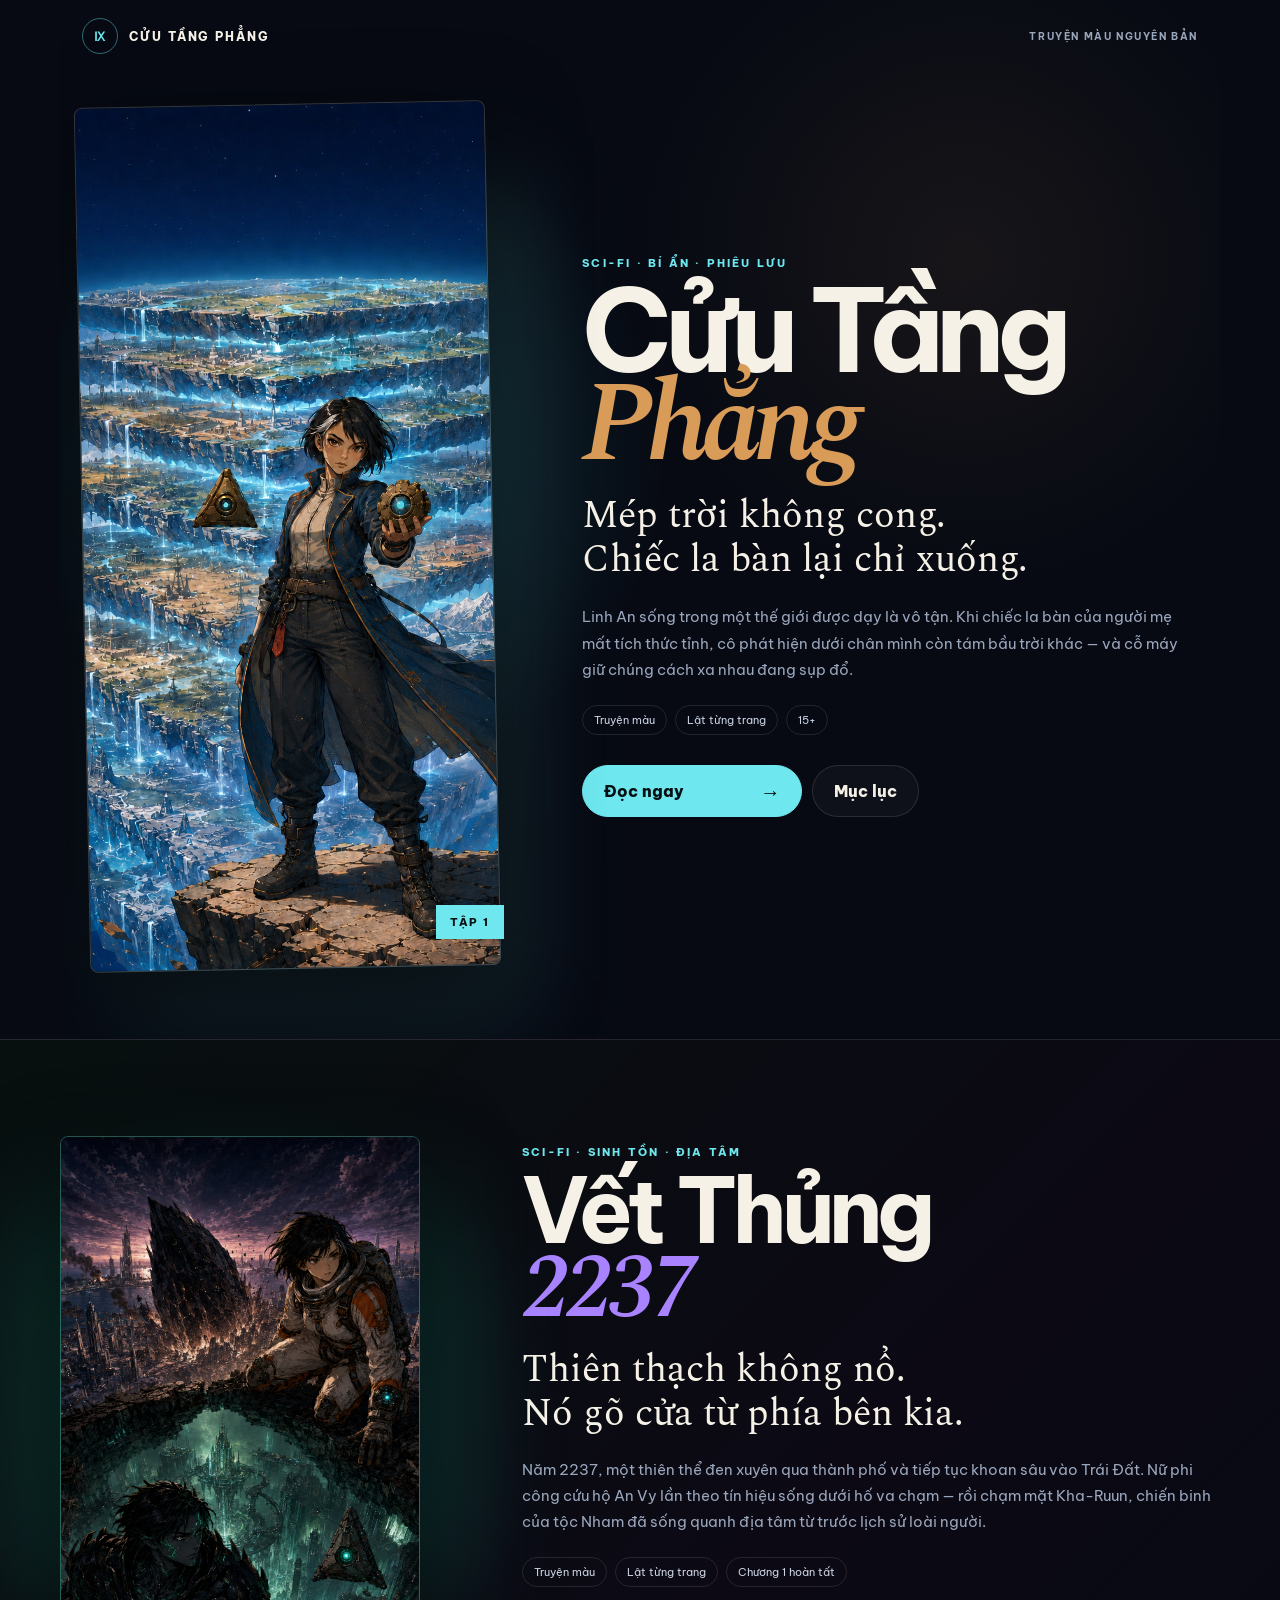
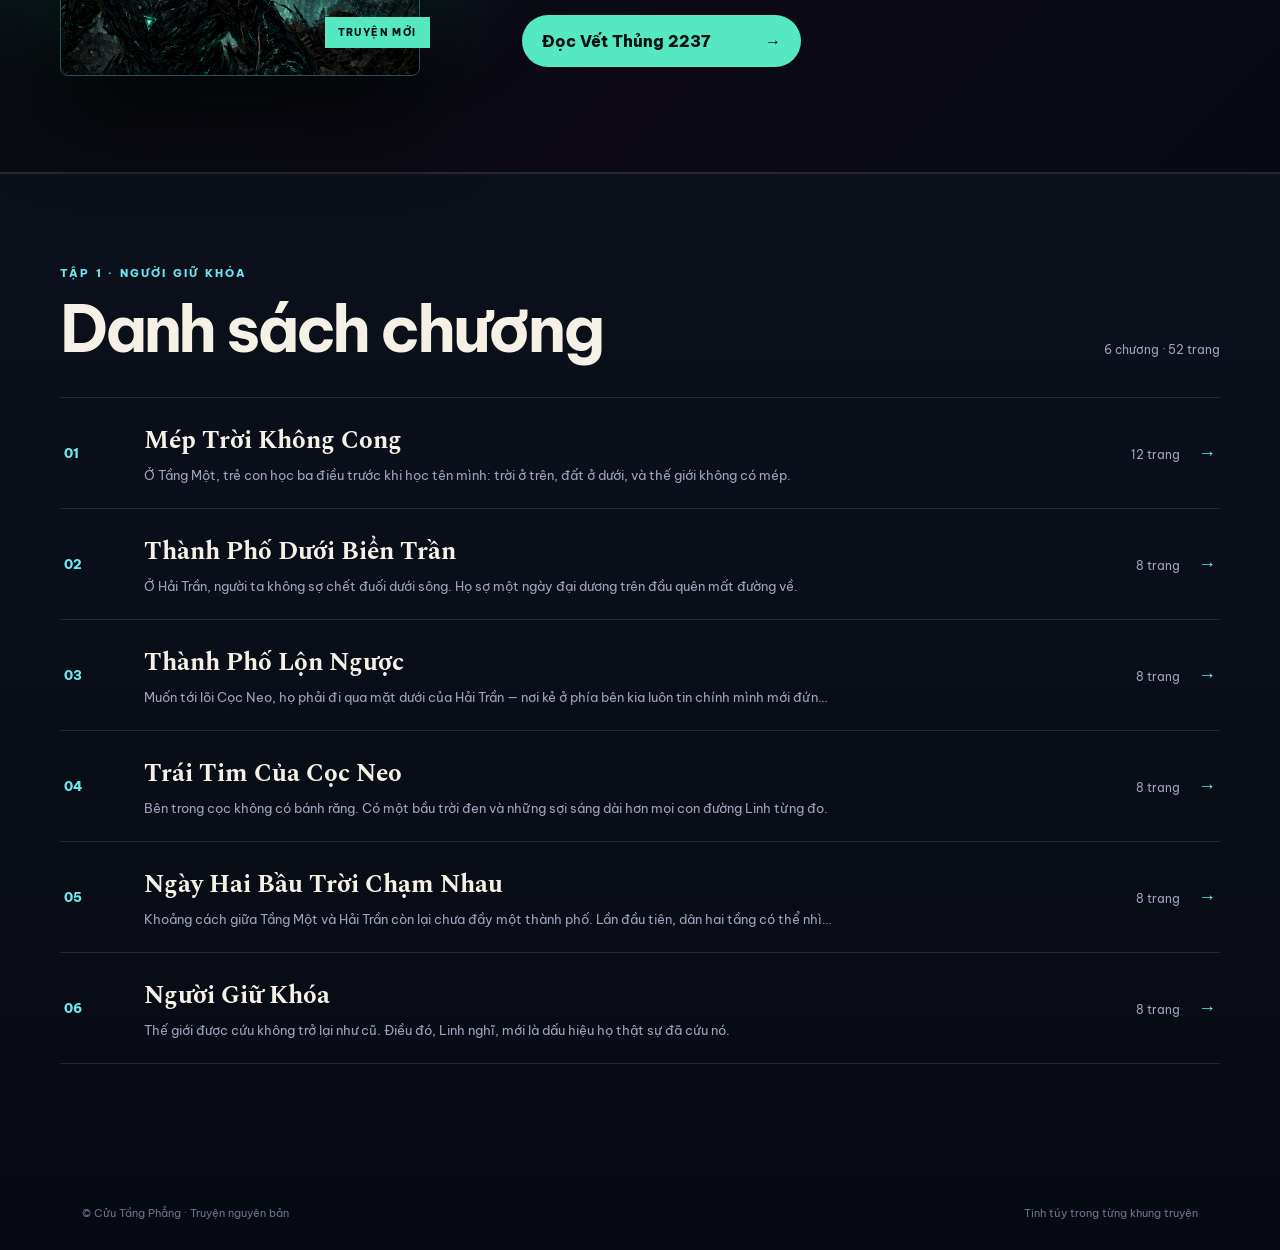
==== commit f1d676c6: "Hoàn tất Tập 1 với trang 51-52" ====
--- a/index.html
+++ b/index.html
@@ -106,7 +106,7 @@
     <button class="reader-scrim" id="readerScrim" type="button" hidden aria-label="Đóng mục lục"></button>
   </section>
 
-  <script src="story-data.js?v=story-50"></script>
+  <script src="story-data.js?v=story-52"></script>
   <script src="app.js?v=reader-20260811-1"></script>
 </body>
 </html>
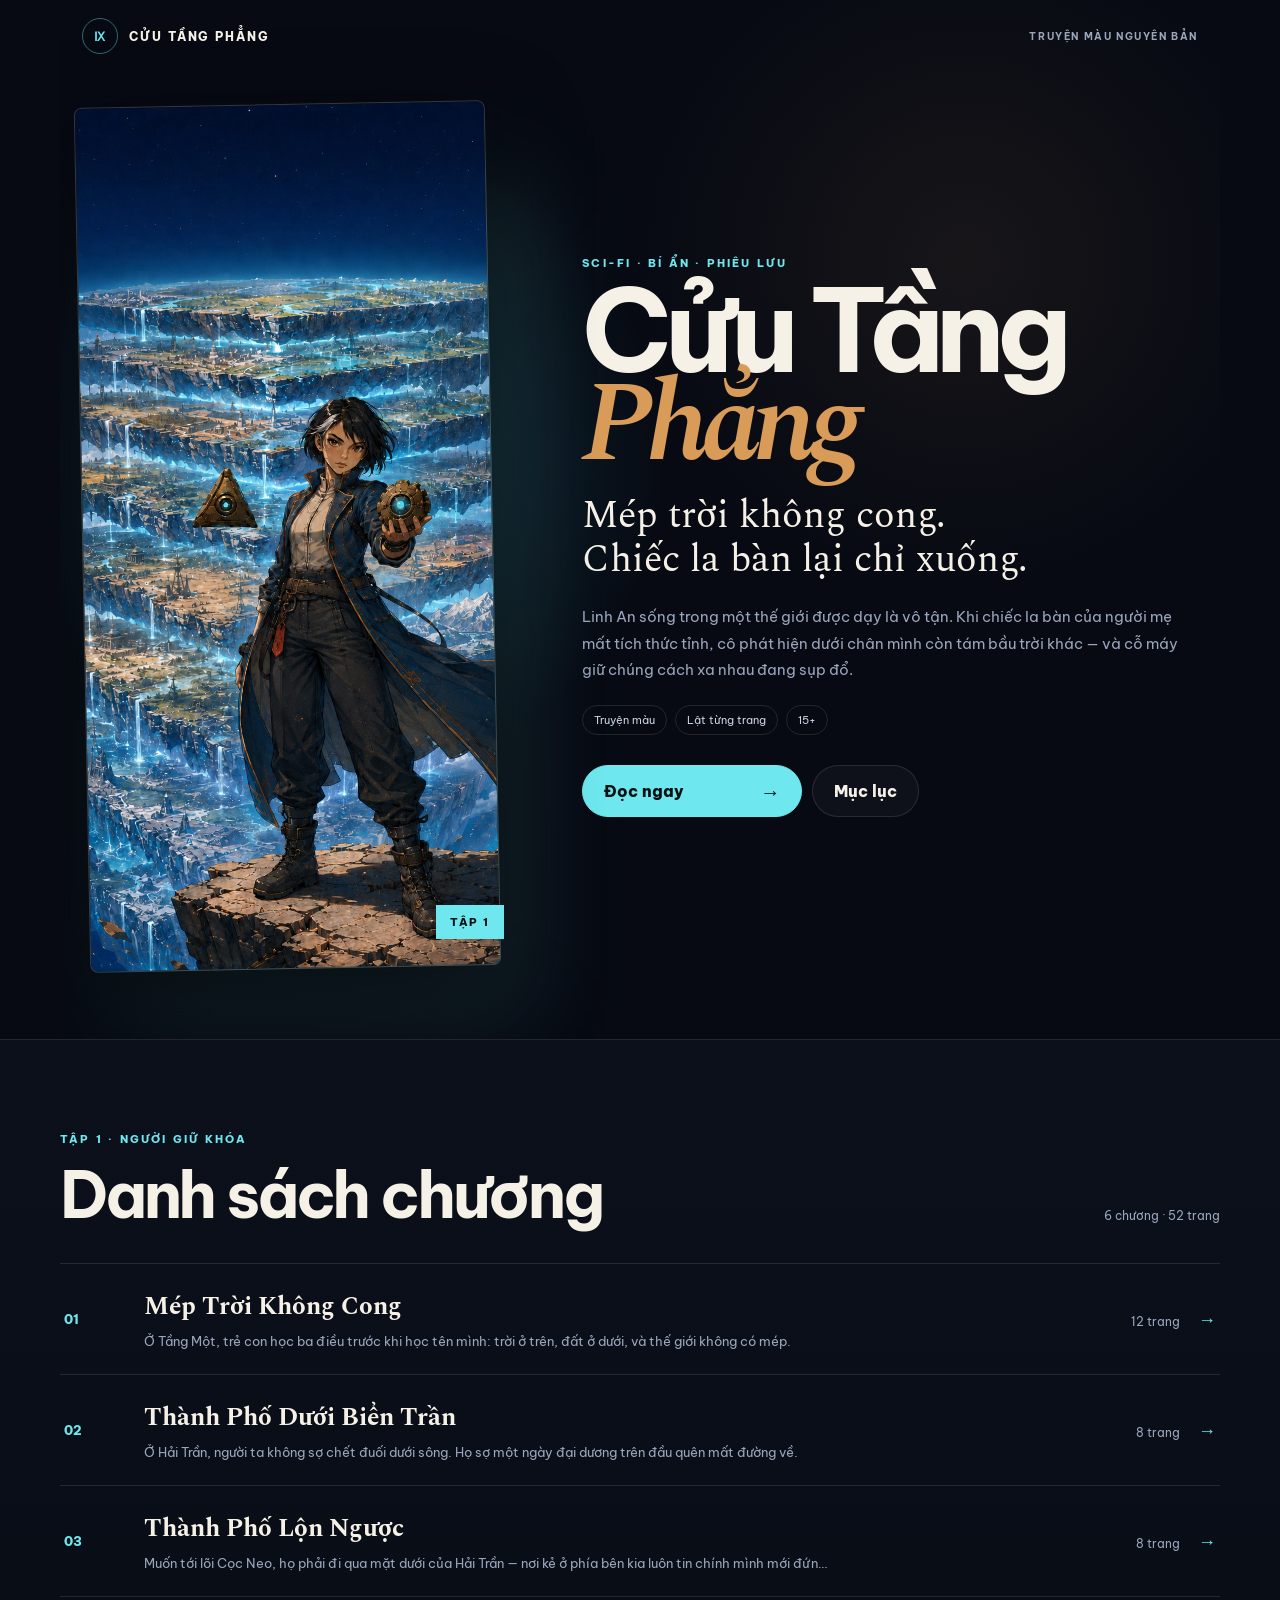
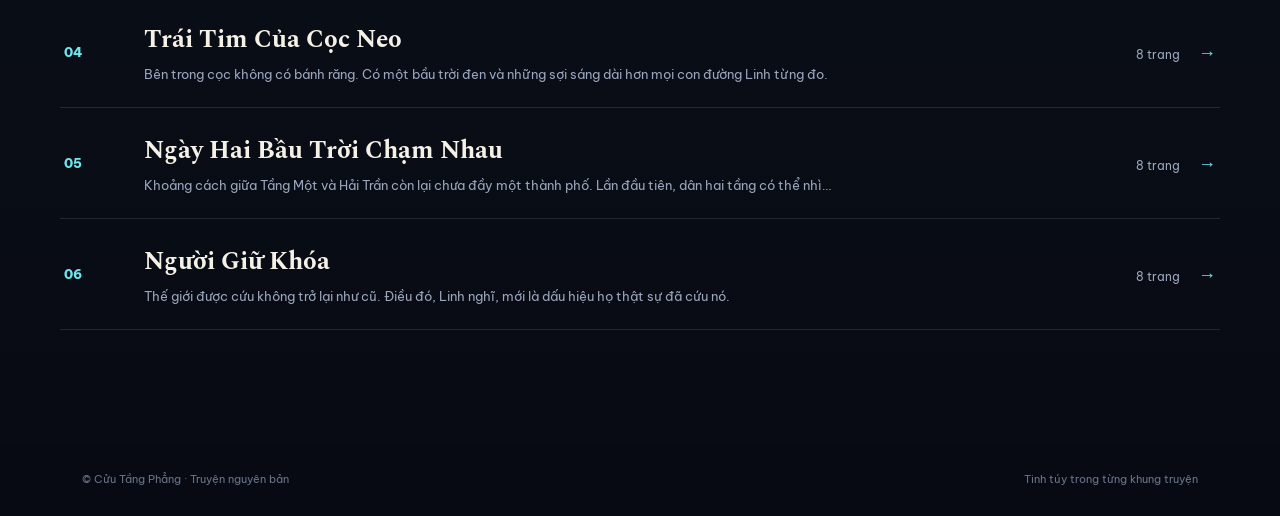
==== commit b680b8f6: "Tinh gọn trang chủ Cửu Tầng Phẳng" ====
--- a/index.html
+++ b/index.html
@@ -44,21 +44,6 @@
           </button>
           <button class="quiet-button" id="chaptersButton" type="button">Mục lục</button>
         </div>
-      </div>
-    </section>
-
-    <section class="new-series" aria-labelledby="newSeriesTitle">
-      <div class="new-series-art">
-        <img src="vet-thung-2237/assets/cover.png" onerror="this.src='vet-thung-2237/assets/pages/page-01.webp'" alt="Bìa truyện Vết Thủng 2237">
-        <span>TRUYỆN MỚI</span>
-      </div>
-      <div class="new-series-copy">
-        <p class="eyebrow">SCI-FI · SINH TỒN · ĐỊA TÂM</p>
-        <h2 id="newSeriesTitle">Vết Thủng <em>2237</em></h2>
-        <p class="new-series-tagline">Thiên thạch không nổ.<br>Nó gõ cửa từ phía bên kia.</p>
-        <p>Năm 2237, một thiên thể đen xuyên qua thành phố và tiếp tục khoan sâu vào Trái Đất. Nữ phi công cứu hộ An Vy lần theo tín hiệu sống dưới hố va chạm — rồi chạm mặt Kha-Ruun, chiến binh của tộc Nham đã sống quanh địa tâm từ trước lịch sử loài người.</p>
-        <div class="series-meta"><span>Truyện màu</span><span>Lật từng trang</span><span>Chương 1 hoàn tất</span></div>
-        <a class="new-series-cta" href="vet-thung-2237/">Đọc Vết Thủng 2237 <b>→</b></a>
       </div>
     </section>
 
